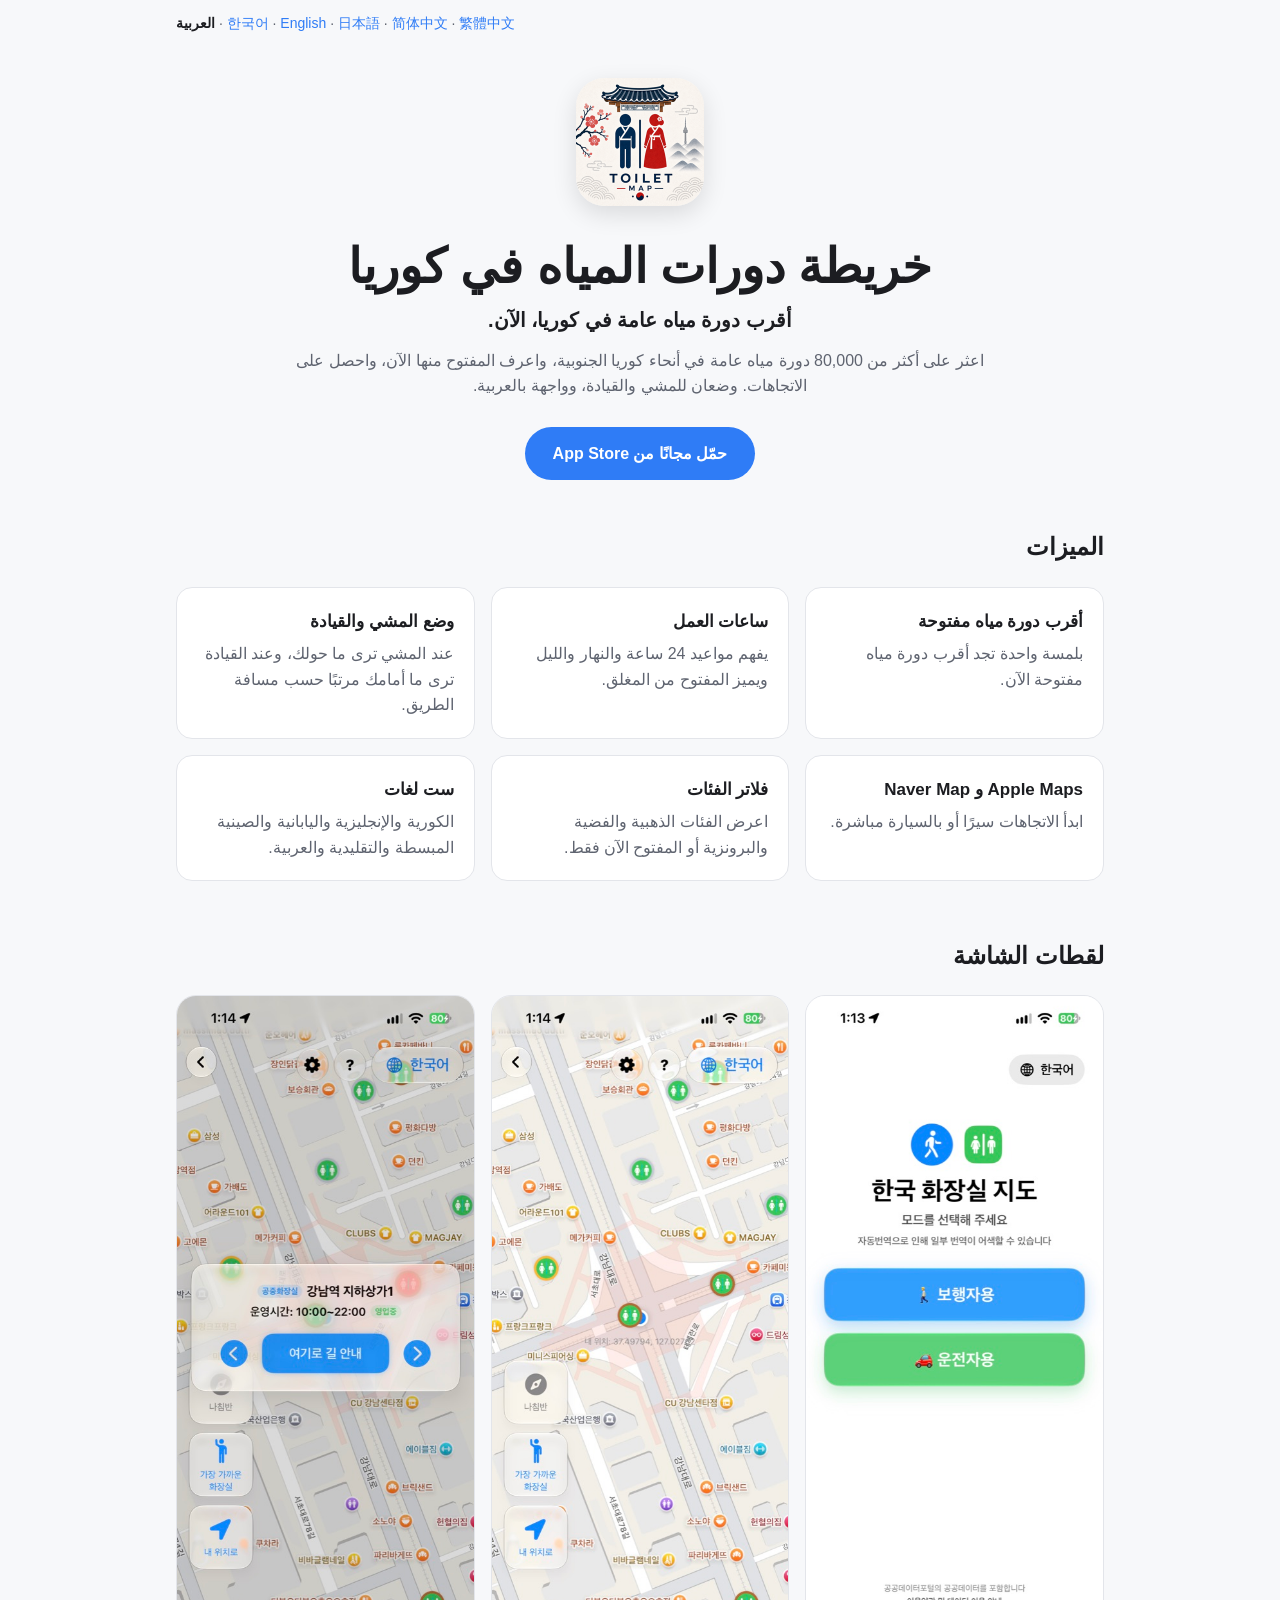
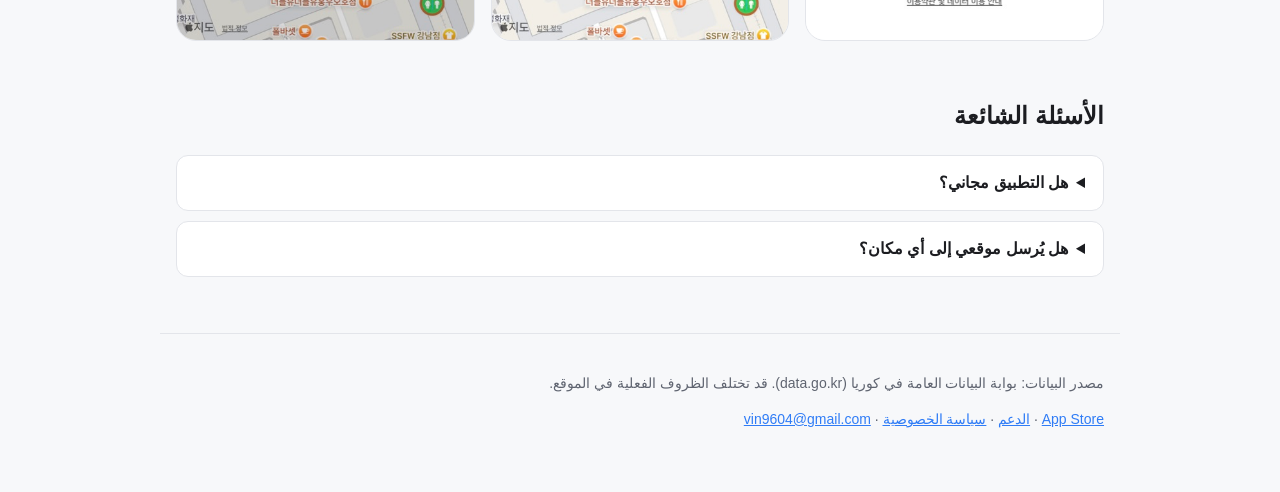
==== ar/index.html @ c18146ed "Add multilingual landing pages for search discovery Make the root a search-oriented landing page in " ====
<!doctype html>
<html lang="ar" dir="rtl">
<head>
  <meta charset="utf-8">
  <meta name="viewport" content="width=device-width, initial-scale=1">
  <title>خريطة دورات المياه في كوريا – ابحث عن أقرب دورة مياه عامة</title>
  <meta name="description" content="تطبيق iPhone للعثور على أقرب دورة مياه عامة في كوريا الجنوبية. أكثر من 80,000 دورة مياه مع ساعات العمل وحالة الفتح الآن والاتجاهات سيرًا أو بالسيارة. يدعم اللغة العربية.">
  <meta name="apple-itunes-app" content="app-id=6810489980">
  <link rel="canonical" href="https://fortranmentis.github.io/Korea-Toilet-Map/ar/">
  <link rel="alternate" hreflang="ko" href="https://fortranmentis.github.io/Korea-Toilet-Map/">
  <link rel="alternate" hreflang="en" href="https://fortranmentis.github.io/Korea-Toilet-Map/en/">
  <link rel="alternate" hreflang="ja" href="https://fortranmentis.github.io/Korea-Toilet-Map/ja/">
  <link rel="alternate" hreflang="zh-Hans" href="https://fortranmentis.github.io/Korea-Toilet-Map/zh-hans/">
  <link rel="alternate" hreflang="zh-Hant" href="https://fortranmentis.github.io/Korea-Toilet-Map/zh-hant/">
  <link rel="alternate" hreflang="ar" href="https://fortranmentis.github.io/Korea-Toilet-Map/ar/">
  <link rel="alternate" hreflang="x-default" href="https://fortranmentis.github.io/Korea-Toilet-Map/en/">
  <meta property="og:type" content="website">
  <meta property="og:title" content="خريطة دورات المياه في كوريا – ابحث عن أقرب دورة مياه عامة">
  <meta property="og:description" content="تطبيق iPhone للعثور على أقرب دورة مياه عامة في كوريا الجنوبية. أكثر من 80,000 دورة مياه مع ساعات العمل وحالة الفتح الآن والاتجاهات سيرًا أو بالسيارة. يدعم اللغة العربية.">
  <meta property="og:url" content="https://fortranmentis.github.io/Korea-Toilet-Map/ar/">
  <meta property="og:image" content="https://fortranmentis.github.io/Korea-Toilet-Map/assets/icon-256.png">
  <meta name="twitter:card" content="summary">
  <link rel="icon" href="../assets/favicon.png">
  <link rel="apple-touch-icon" href="../assets/apple-touch-icon.png">
  <link rel="stylesheet" href="../landing.css">
  <script type="application/ld+json">{"@context": "https://schema.org", "@type": "MobileApplication", "name": "خريطة دورات المياه في كوريا", "alternateName": "helppoopy", "description": "تطبيق iPhone للعثور على أقرب دورة مياه عامة في كوريا الجنوبية. أكثر من 80,000 دورة مياه مع ساعات العمل وحالة الفتح الآن والاتجاهات سيرًا أو بالسيارة. يدعم اللغة العربية.", "operatingSystem": "iOS 26.0+", "applicationCategory": "TravelApplication", "inLanguage": ["ko", "en", "ja", "zh-Hans", "zh-Hant", "ar"], "url": "https://fortranmentis.github.io/Korea-Toilet-Map/ar/", "downloadUrl": "https://apps.apple.com/app/id6810489980", "image": "https://fortranmentis.github.io/Korea-Toilet-Map/assets/icon-256.png", "offers": {"@type": "Offer", "price": "0", "priceCurrency": "KRW"}}</script>
</head>
<body>
  <nav class="langs" aria-label="اللغة"><a href=".././" hreflang="ko" lang="ko">한국어</a> · <a href="../en/" hreflang="en" lang="en">English</a> · <a href="../ja/" hreflang="ja" lang="ja">日本語</a> · <a href="../zh-hans/" hreflang="zh-Hans" lang="zh-Hans">简体中文</a> · <a href="../zh-hant/" hreflang="zh-Hant" lang="zh-Hant">繁體中文</a> · <a href="../ar/" hreflang="ar" lang="ar" aria-current="page">العربية</a></nav>
  <header class="hero">
    <img class="icon" src="../assets/icon-256.png" alt="" width="128" height="128">
    <h1>خريطة دورات المياه في كوريا</h1>
    <p class="tagline">أقرب دورة مياه عامة في كوريا، الآن.</p>
    <p class="lead">اعثر على أكثر من 80,000 دورة مياه عامة في أنحاء كوريا الجنوبية، واعرف المفتوح منها الآن، واحصل على الاتجاهات. وضعان للمشي والقيادة، وواجهة بالعربية.</p>
    <a class="cta" href="https://apps.apple.com/app/id6810489980">حمّل مجانًا من App Store</a>
  </header>
  <main>
    <section>
      <h2>الميزات</h2>
      <ul class="features">
      <li><h3>أقرب دورة مياه مفتوحة</h3><p>بلمسة واحدة تجد أقرب دورة مياه مفتوحة الآن.</p></li>
      <li><h3>ساعات العمل</h3><p>يفهم مواعيد 24 ساعة والنهار والليل ويميز المفتوح من المغلق.</p></li>
      <li><h3>وضع المشي والقيادة</h3><p>عند المشي ترى ما حولك، وعند القيادة ترى ما أمامك مرتبًا حسب مسافة الطريق.</p></li>
      <li><h3>Apple Maps و Naver Map</h3><p>ابدأ الاتجاهات سيرًا أو بالسيارة مباشرة.</p></li>
      <li><h3>فلاتر الفئات</h3><p>اعرض الفئات الذهبية والفضية والبرونزية أو المفتوح الآن فقط.</p></li>
      <li><h3>ست لغات</h3><p>الكورية والإنجليزية واليابانية والصينية المبسطة والتقليدية والعربية.</p></li>
      </ul>
    </section>
    <section>
      <h2>لقطات الشاشة</h2>
      <div class="screens">
      <img src="../assets/screen-7577.jpg" alt="اختيار الوضع" width="461" height="1000" loading="lazy">
      <img src="../assets/screen-7580.jpg" alt="خريطة دورات المياه العامة القريبة في سيول" width="461" height="1000" loading="lazy">
      <img src="../assets/screen-7583.jpg" alt="ساعات العمل والاتجاهات في محطة غانغنام" width="461" height="1000" loading="lazy">
      </div>
    </section>
    <section>
      <h2>الأسئلة الشائعة</h2>
      <details><summary>هل التطبيق مجاني؟</summary><p>نعم، التطبيق مجاني على App Store.</p></details>
      <details><summary>هل يُرسل موقعي إلى أي مكان؟</summary><p>لا. يُستخدم موقعك على جهازك فقط.</p></details>
    </section>
  </main>
  <footer>
    <p>مصدر البيانات: بوابة البيانات العامة في كوريا (data.go.kr). قد تختلف الظروف الفعلية في الموقع.</p>
    <p><a href="https://apps.apple.com/app/id6810489980">App Store</a> · <a href="../support.html">الدعم</a> · <a href="../privacy.html">سياسة الخصوصية</a> · <a href="mailto:vin9604@gmail.com">vin9604@gmail.com</a></p>
  </footer>
</body>
</html>
---- landing.css ----
:root {
  --bg: #f7f8fa;
  --surface: #ffffff;
  --text: #1c1d21;
  --muted: #5f6470;
  --accent: #2f7cf6;
  --accent-text: #ffffff;
  --green: #4cb963;
  --border: #e3e5ea;
}

@media (prefers-color-scheme: dark) {
  :root {
    --bg: #111215;
    --surface: #1b1d22;
    --text: #f1f2f4;
    --muted: #a4a9b4;
    --accent: #5b9bff;
    --accent-text: #0b0c0e;
    --border: #2c2f36;
  }
}

* { box-sizing: border-box; }

body {
  margin: 0;
  background: var(--bg);
  color: var(--text);
  font-family: -apple-system, BlinkMacSystemFont, "Apple SD Gothic Neo", "Hiragino Sans", "PingFang SC", "Noto Sans KR", "Segoe UI", sans-serif;
  line-height: 1.6;
}

a { color: var(--accent); }

.langs {
  max-width: 960px;
  margin: 0 auto;
  padding: 12px 16px;
  font-size: 14px;
  text-align: end;
  color: var(--muted);
}
.langs a { text-decoration: none; }
.langs a[aria-current] { color: var(--text); font-weight: 600; }

.hero {
  max-width: 720px;
  margin: 0 auto;
  padding: 32px 16px 48px;
  text-align: center;
}
.icon { border-radius: 28px; box-shadow: 0 8px 24px rgb(0 0 0 / 0.12); }
h1 { font-size: clamp(32px, 7vw, 48px); line-height: 1.2; margin: 24px 0 8px; }
.tagline { font-size: 20px; font-weight: 600; margin: 0 0 12px; }
.lead { color: var(--muted); margin: 0 0 28px; }
.cta {
  display: inline-block;
  padding: 14px 28px;
  border-radius: 999px;
  background: var(--accent);
  color: var(--accent-text);
  font-weight: 700;
  text-decoration: none;
}

main { max-width: 960px; margin: 0 auto; padding: 0 16px; }
section { margin-bottom: 56px; }
h2 { font-size: 24px; margin: 0 0 20px; }

.features {
  list-style: none;
  padding: 0;
  margin: 0;
  display: grid;
  grid-template-columns: repeat(auto-fit, minmax(260px, 1fr));
  gap: 16px;
}
.features li {
  background: var(--surface);
  border: 1px solid var(--border);
  border-radius: 16px;
  padding: 20px;
}
.features h3 { font-size: 17px; margin: 0 0 6px; }
.features p { margin: 0; color: var(--muted); }

.screens {
  display: grid;
  grid-template-columns: repeat(3, 1fr);
  gap: 16px;
}
.screens img {
  width: 100%;
  height: auto;
  border-radius: 20px;
  border: 1px solid var(--border);
}
@media (max-width: 600px) {
  .screens { grid-template-columns: repeat(3, 70%); overflow-x: auto; scroll-snap-type: x mandatory; }
  .screens img { scroll-snap-align: start; }
}

details {
  background: var(--surface);
  border: 1px solid var(--border);
  border-radius: 12px;
  padding: 14px 18px;
  margin-bottom: 10px;
}
summary { font-weight: 600; cursor: pointer; }
details p { margin: 10px 0 0; color: var(--muted); }

footer {
  max-width: 960px;
  margin: 0 auto;
  padding: 24px 16px 48px;
  border-top: 1px solid var(--border);
  font-size: 14px;
  color: var(--muted);
}
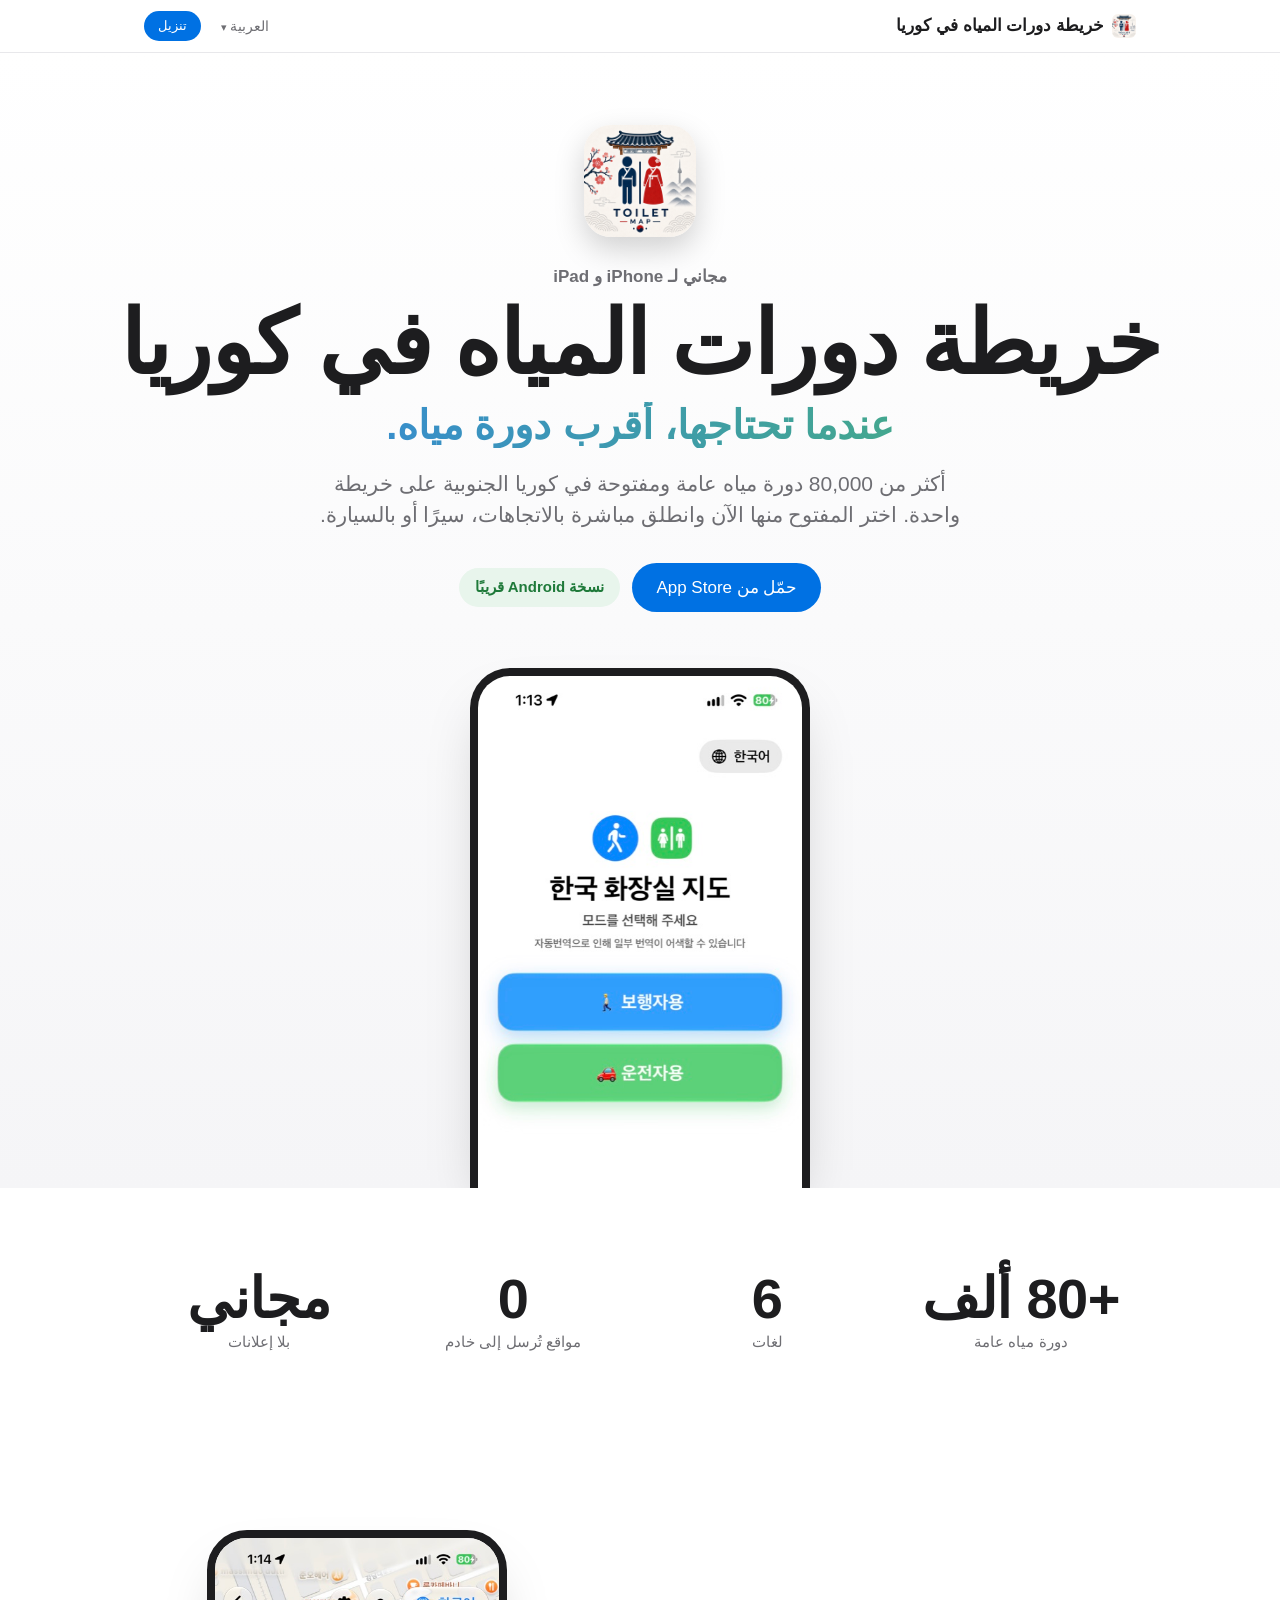
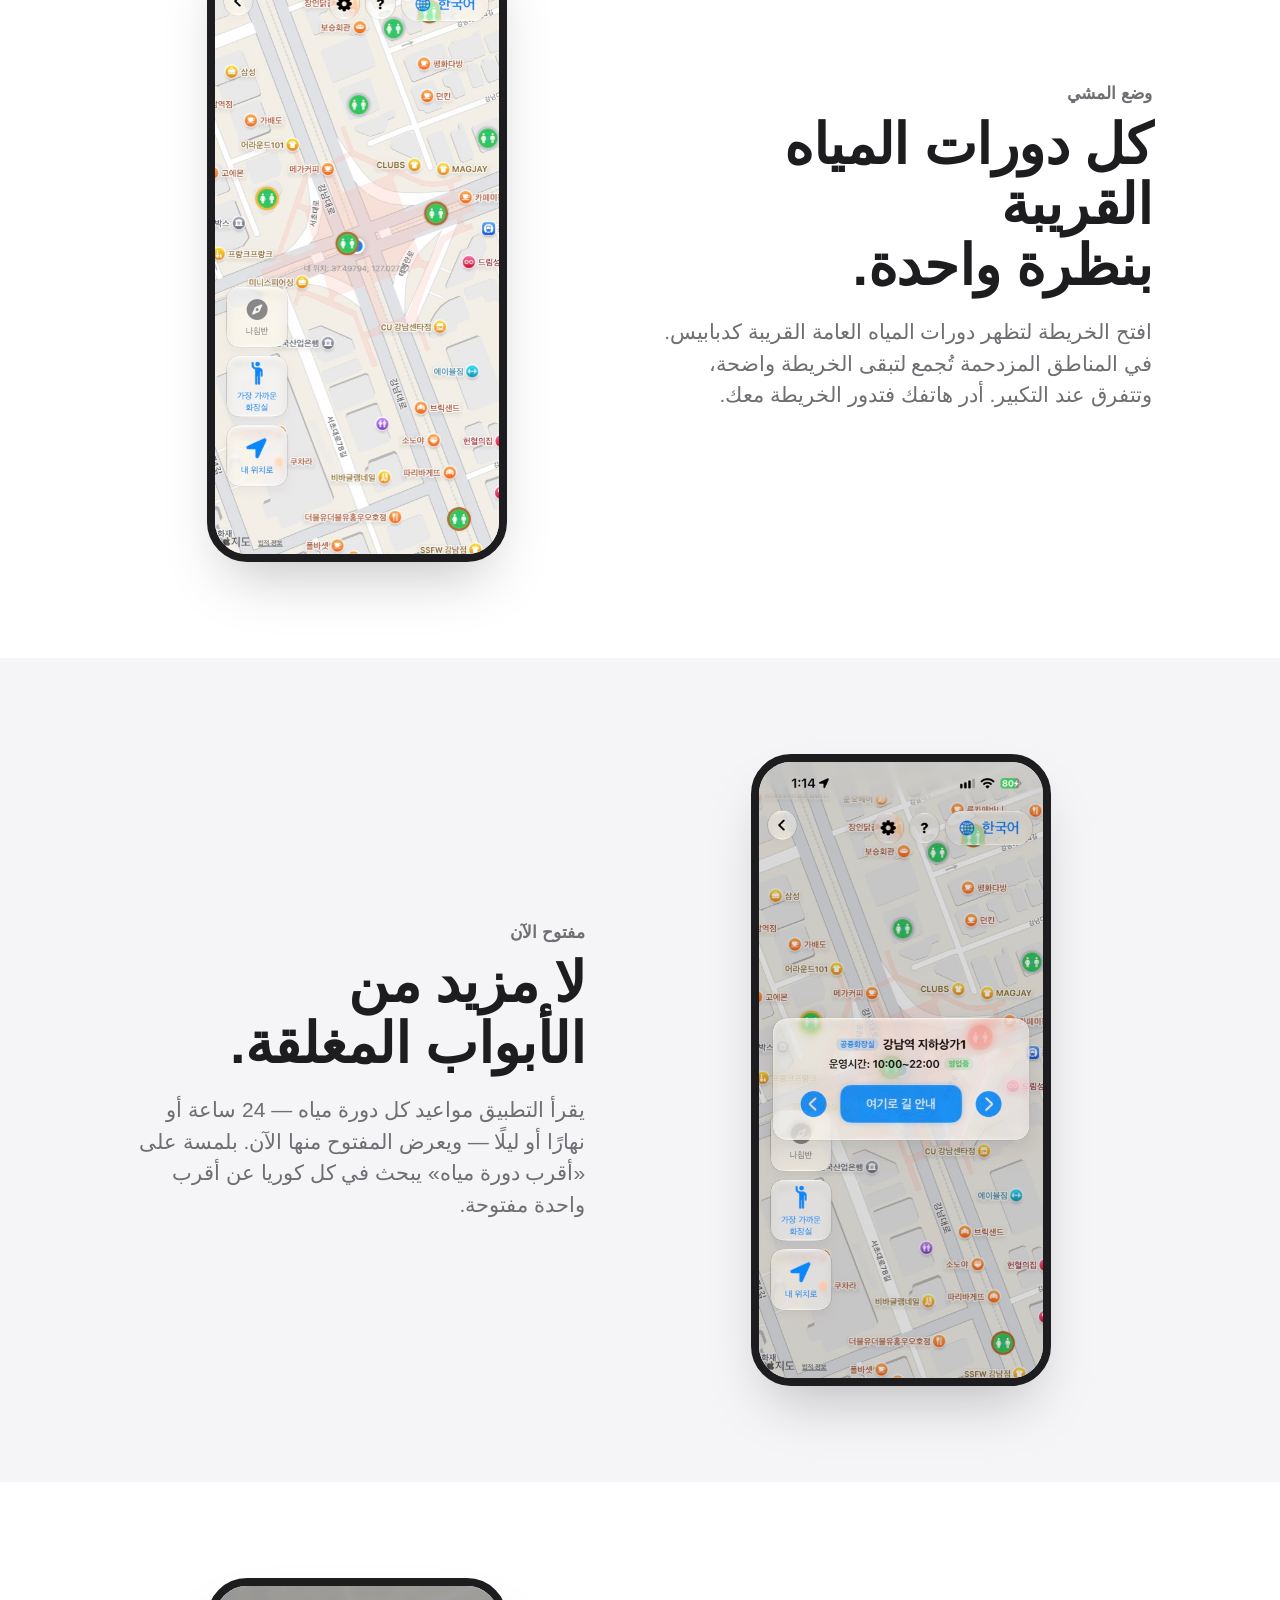
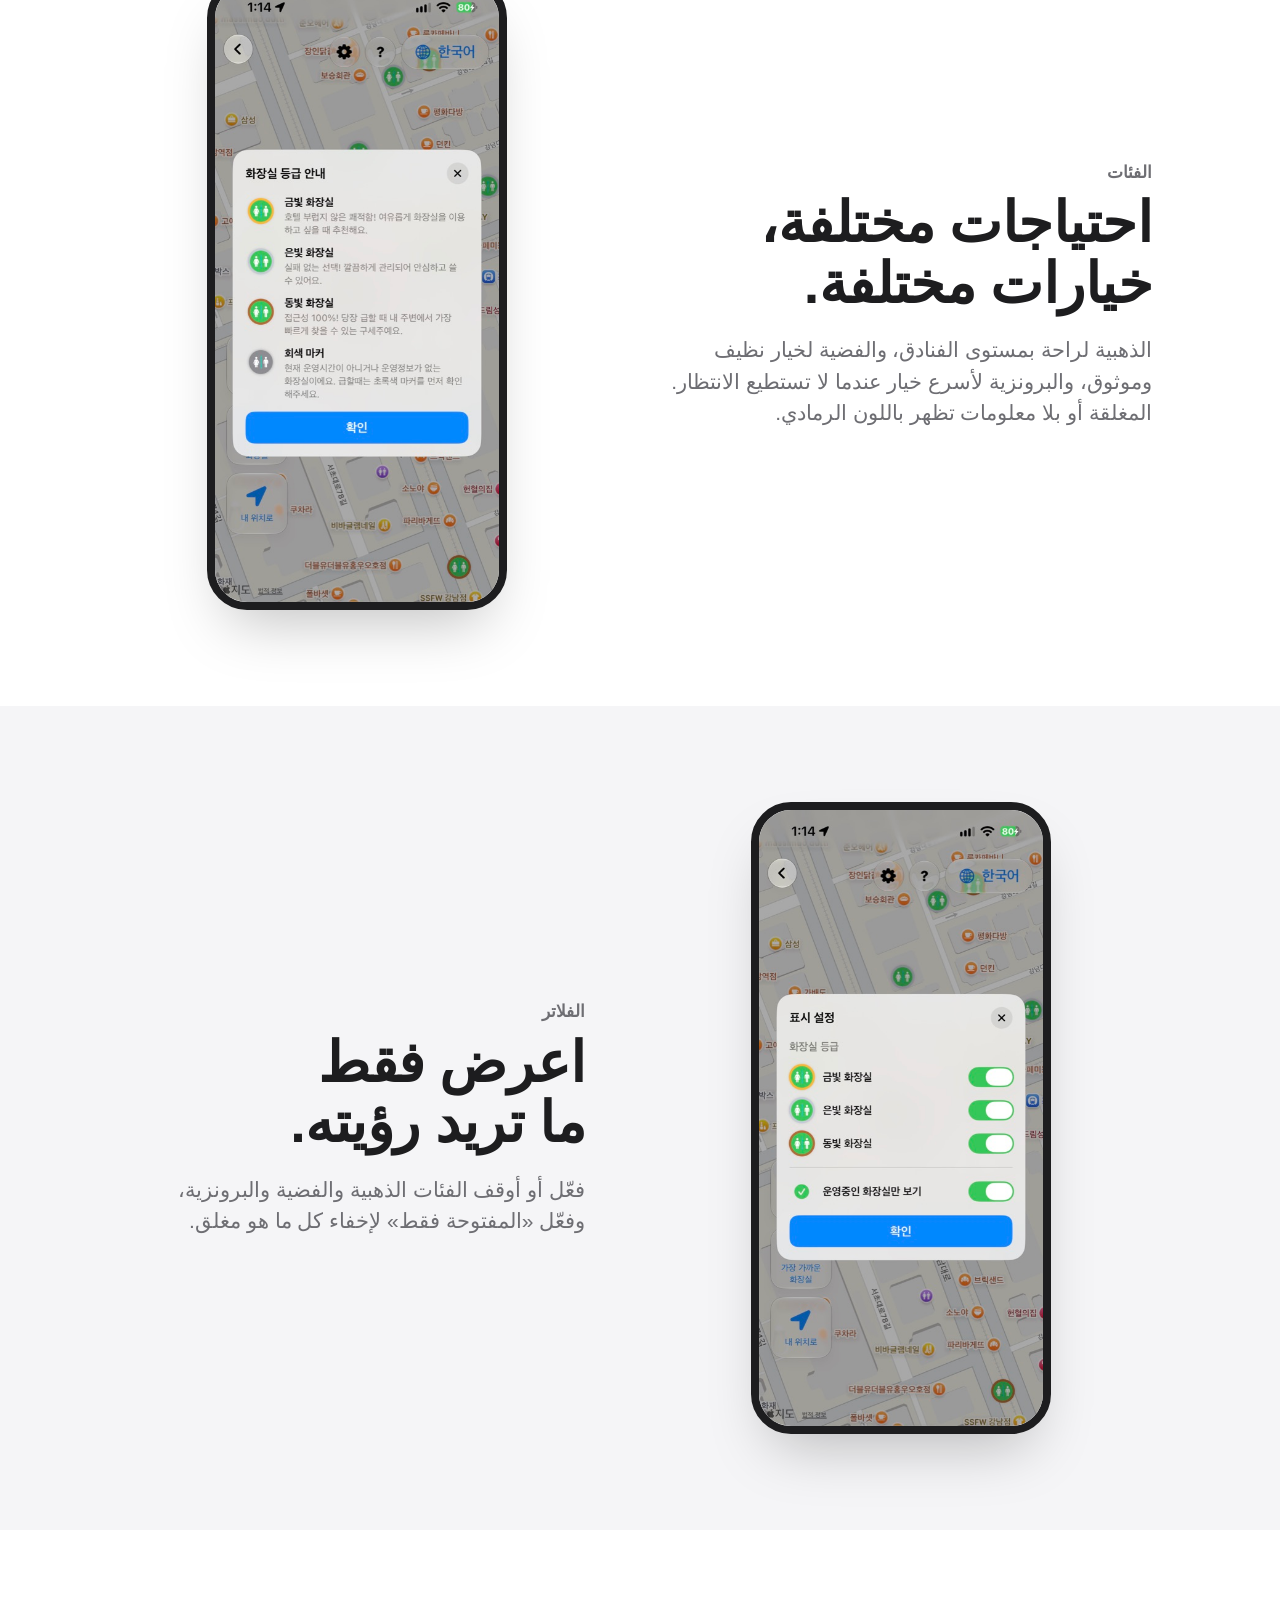
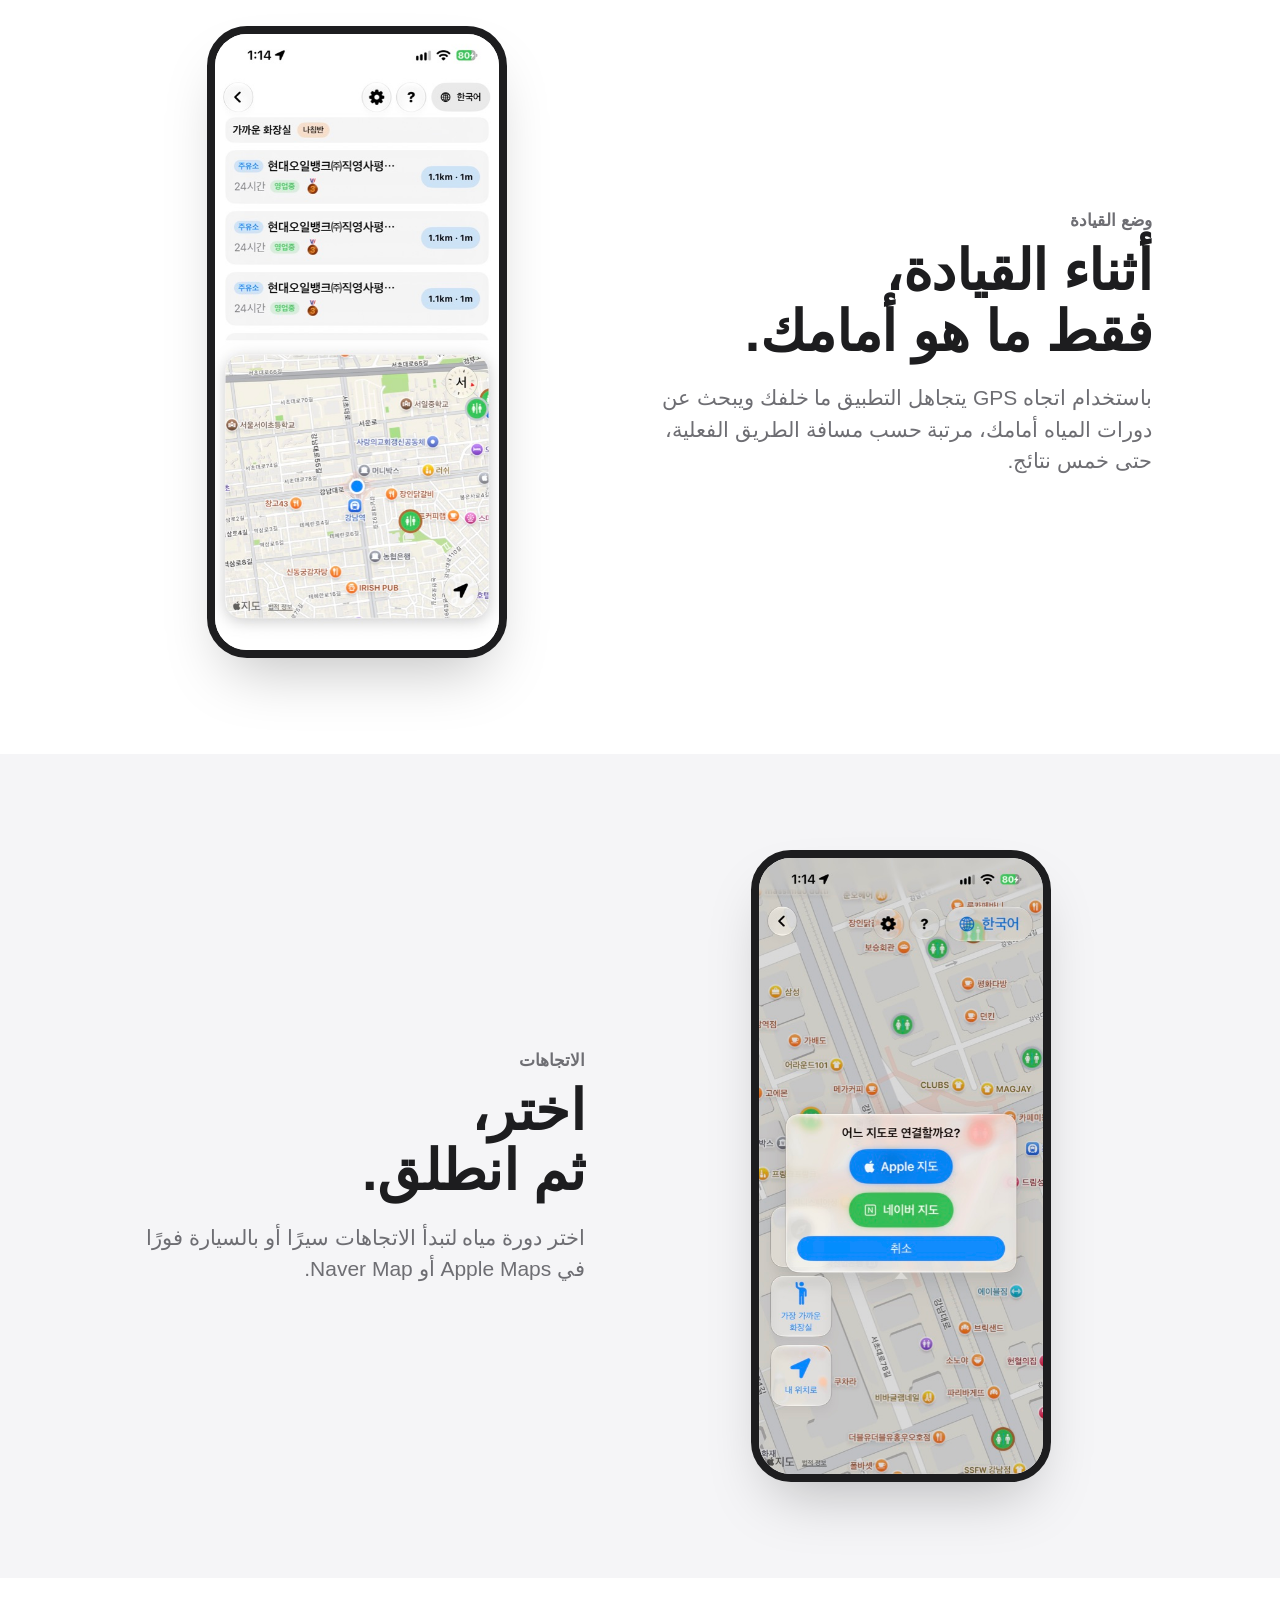
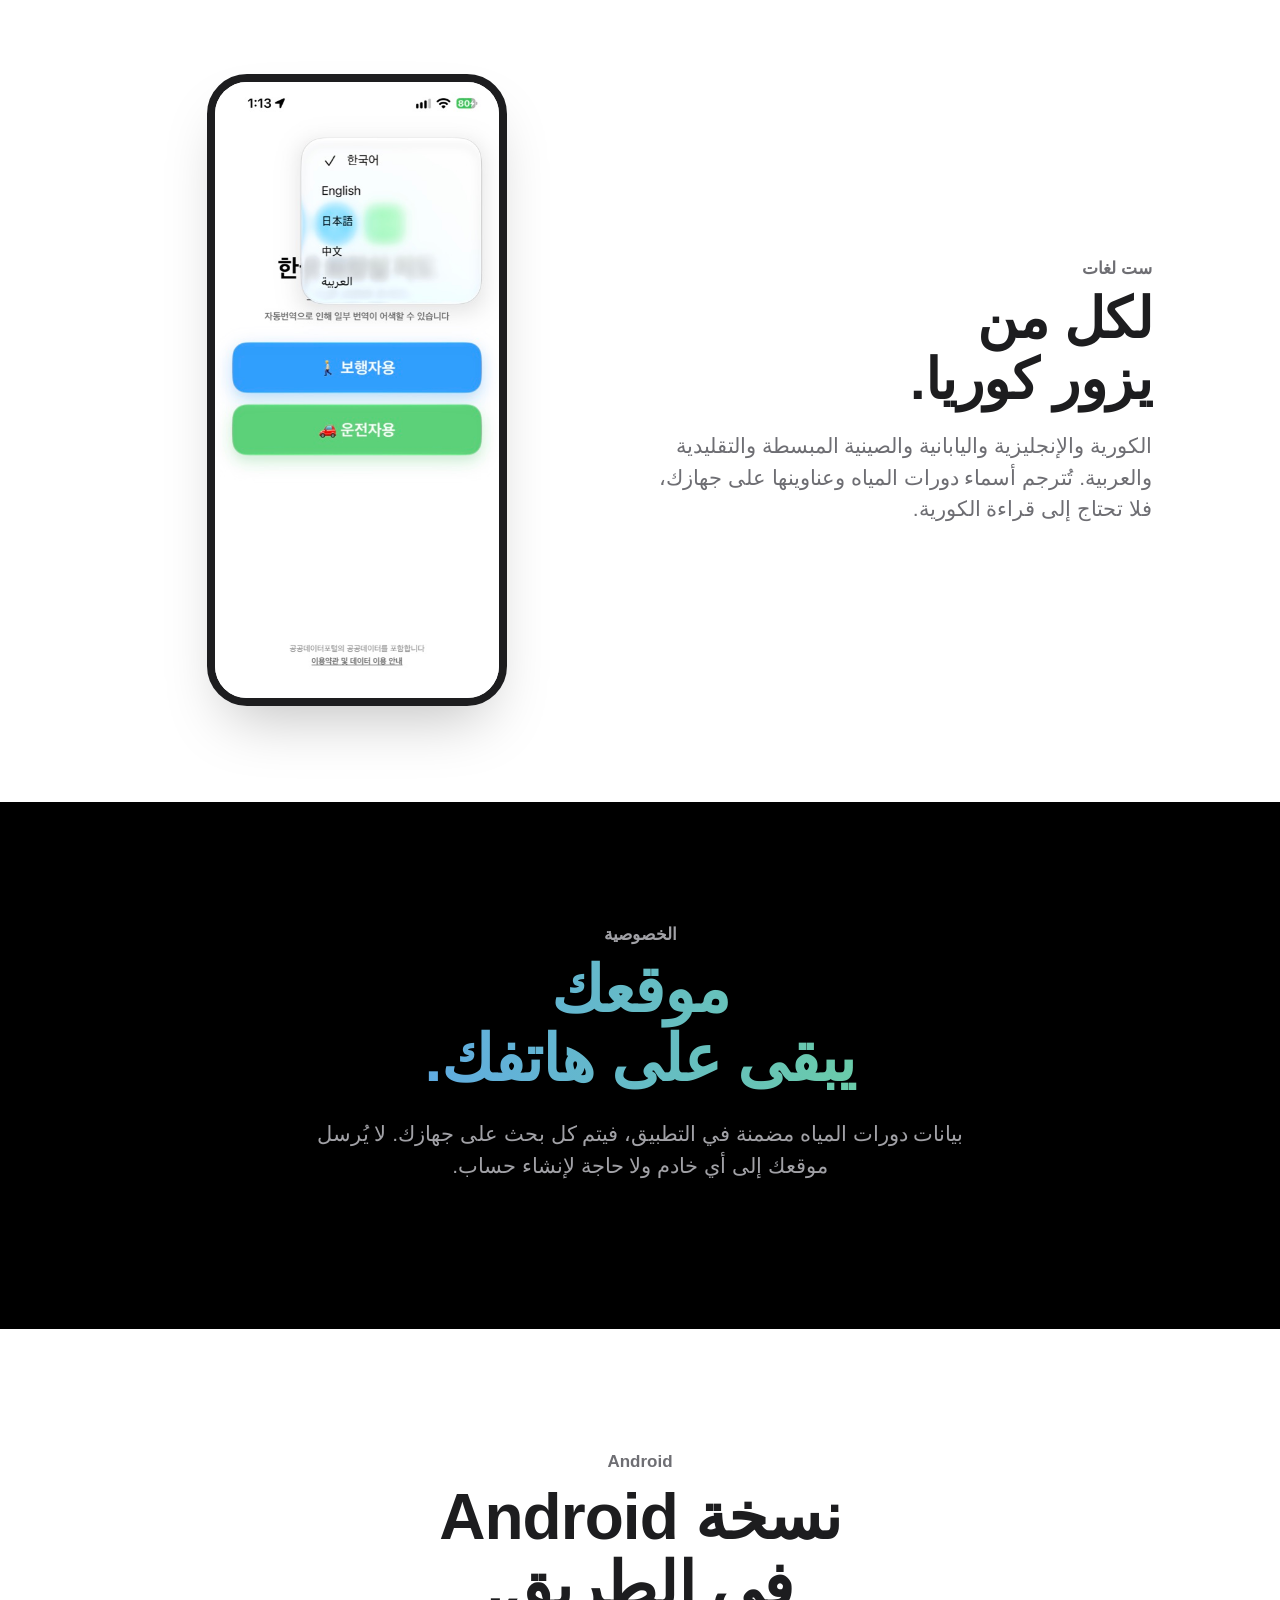
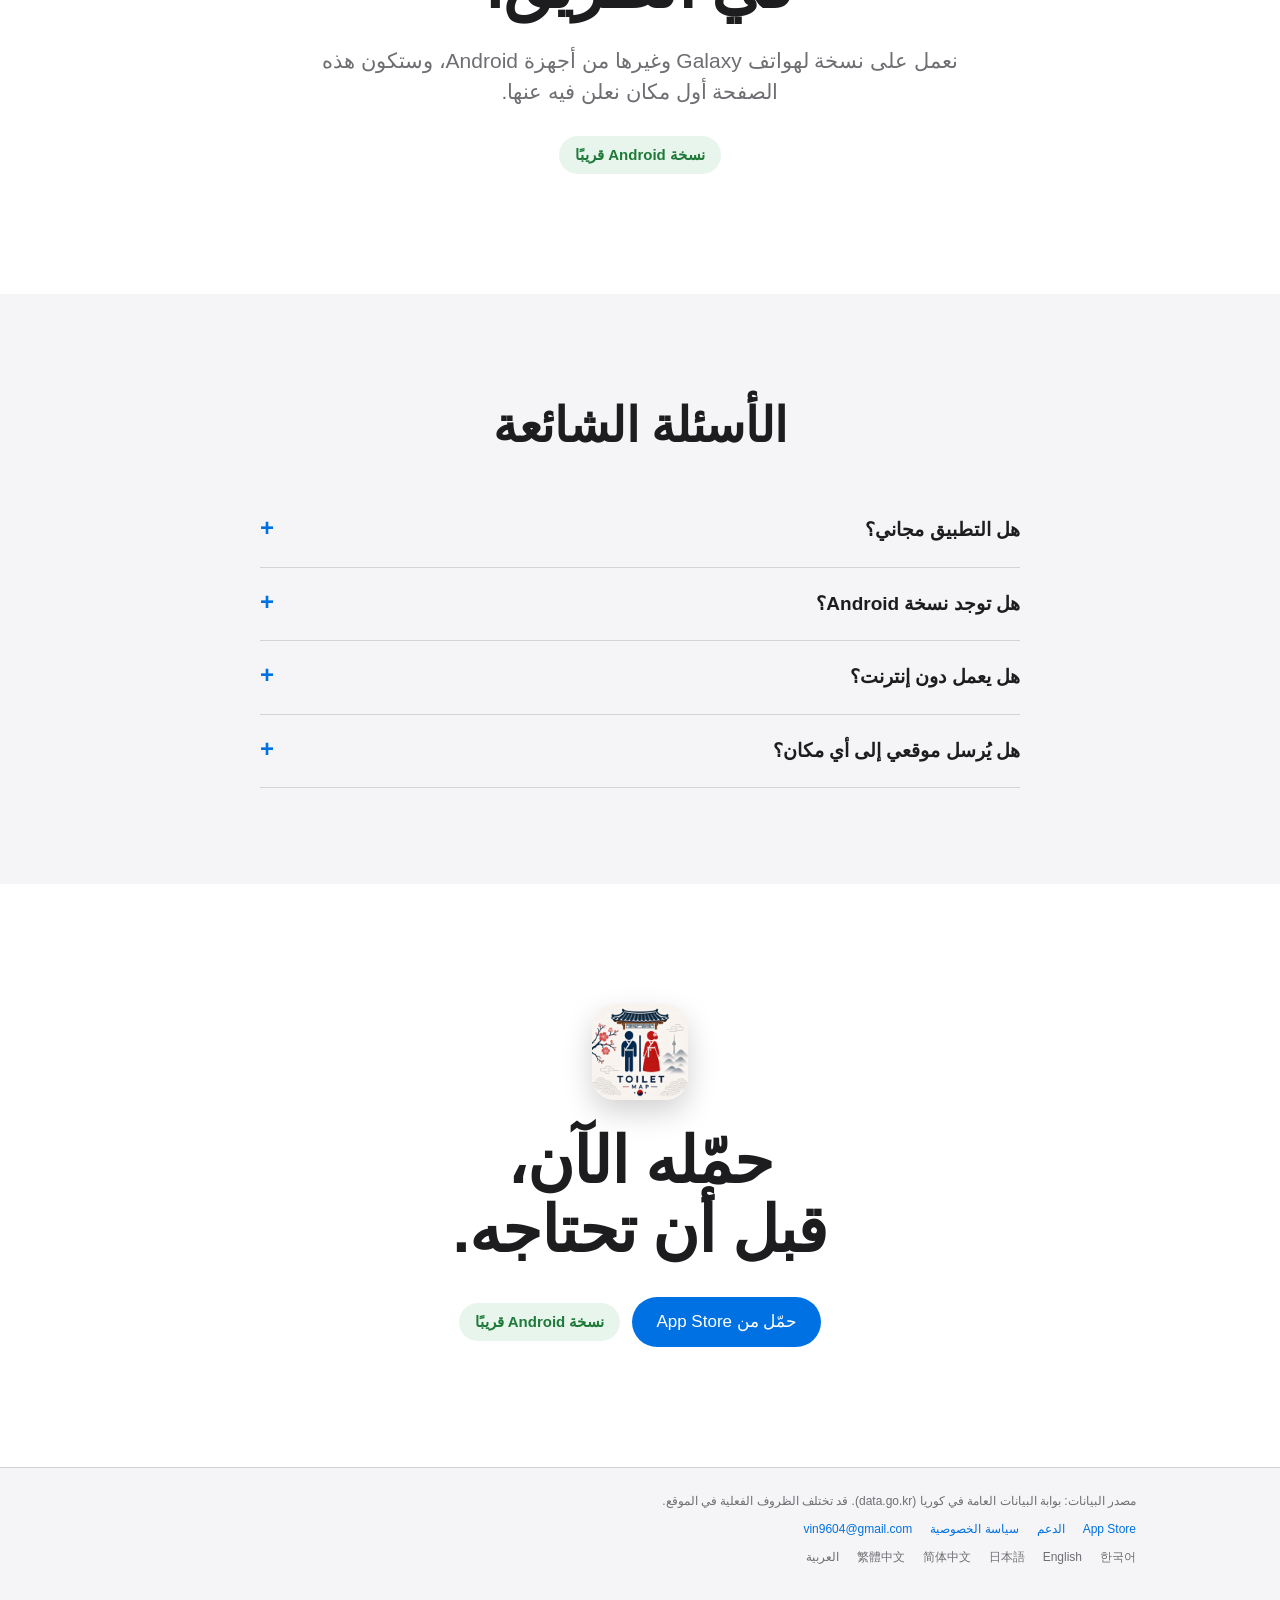
==== commit f63ac7c0: "Redesign landing pages with detailed feature sections Give the landing pages an Apple-style layout: " ====
--- a/ar/index.html
+++ b/ar/index.html
@@ -4,8 +4,9 @@
   <meta charset="utf-8">
   <meta name="viewport" content="width=device-width, initial-scale=1">
   <title>خريطة دورات المياه في كوريا – ابحث عن أقرب دورة مياه عامة</title>
-  <meta name="description" content="تطبيق iPhone للعثور على أقرب دورة مياه عامة في كوريا الجنوبية. أكثر من 80,000 دورة مياه مع ساعات العمل وحالة الفتح الآن والاتجاهات سيرًا أو بالسيارة. يدعم اللغة العربية.">
+  <meta name="description" content="تطبيق iPhone مجاني للعثور على أقرب دورة مياه عامة في كوريا الجنوبية. أكثر من 80,000 دورة مياه مع ساعات العمل وحالة الفتح الآن والاتجاهات عبر Apple Maps أو Naver Map. يدعم العربية. نسخة Android قريبًا.">
   <meta name="apple-itunes-app" content="app-id=6810489980">
+  <meta name="theme-color" content="#ffffff">
   <link rel="canonical" href="https://fortranmentis.github.io/Korea-Toilet-Map/ar/">
   <link rel="alternate" hreflang="ko" href="https://fortranmentis.github.io/Korea-Toilet-Map/">
   <link rel="alternate" hreflang="en" href="https://fortranmentis.github.io/Korea-Toilet-Map/en/">
@@ -16,53 +17,167 @@
   <link rel="alternate" hreflang="x-default" href="https://fortranmentis.github.io/Korea-Toilet-Map/en/">
   <meta property="og:type" content="website">
   <meta property="og:title" content="خريطة دورات المياه في كوريا – ابحث عن أقرب دورة مياه عامة">
-  <meta property="og:description" content="تطبيق iPhone للعثور على أقرب دورة مياه عامة في كوريا الجنوبية. أكثر من 80,000 دورة مياه مع ساعات العمل وحالة الفتح الآن والاتجاهات سيرًا أو بالسيارة. يدعم اللغة العربية.">
+  <meta property="og:description" content="تطبيق iPhone مجاني للعثور على أقرب دورة مياه عامة في كوريا الجنوبية. أكثر من 80,000 دورة مياه مع ساعات العمل وحالة الفتح الآن والاتجاهات عبر Apple Maps أو Naver Map. يدعم العربية. نسخة Android قريبًا.">
   <meta property="og:url" content="https://fortranmentis.github.io/Korea-Toilet-Map/ar/">
   <meta property="og:image" content="https://fortranmentis.github.io/Korea-Toilet-Map/assets/icon-256.png">
   <meta name="twitter:card" content="summary">
   <link rel="icon" href="../assets/favicon.png">
   <link rel="apple-touch-icon" href="../assets/apple-touch-icon.png">
   <link rel="stylesheet" href="../landing.css">
-  <script type="application/ld+json">{"@context": "https://schema.org", "@type": "MobileApplication", "name": "خريطة دورات المياه في كوريا", "alternateName": "helppoopy", "description": "تطبيق iPhone للعثور على أقرب دورة مياه عامة في كوريا الجنوبية. أكثر من 80,000 دورة مياه مع ساعات العمل وحالة الفتح الآن والاتجاهات سيرًا أو بالسيارة. يدعم اللغة العربية.", "operatingSystem": "iOS 26.0+", "applicationCategory": "TravelApplication", "inLanguage": ["ko", "en", "ja", "zh-Hans", "zh-Hant", "ar"], "url": "https://fortranmentis.github.io/Korea-Toilet-Map/ar/", "downloadUrl": "https://apps.apple.com/app/id6810489980", "image": "https://fortranmentis.github.io/Korea-Toilet-Map/assets/icon-256.png", "offers": {"@type": "Offer", "price": "0", "priceCurrency": "KRW"}}</script>
+  <script type="application/ld+json">{"@context": "https://schema.org", "@type": "MobileApplication", "name": "خريطة دورات المياه في كوريا", "alternateName": ["Korea Toilet Map", "helppoopy"], "description": "تطبيق iPhone مجاني للعثور على أقرب دورة مياه عامة في كوريا الجنوبية. أكثر من 80,000 دورة مياه مع ساعات العمل وحالة الفتح الآن والاتجاهات عبر Apple Maps أو Naver Map. يدعم العربية. نسخة Android قريبًا.", "operatingSystem": "iOS 26.0+", "applicationCategory": "TravelApplication", "inLanguage": ["ko", "en", "ja", "zh-Hans", "zh-Hant", "ar"], "url": "https://fortranmentis.github.io/Korea-Toilet-Map/ar/", "downloadUrl": "https://apps.apple.com/app/id6810489980", "image": "https://fortranmentis.github.io/Korea-Toilet-Map/assets/icon-256.png", "screenshot": ["https://fortranmentis.github.io/Korea-Toilet-Map/assets/screen-7577.jpg", "https://fortranmentis.github.io/Korea-Toilet-Map/assets/screen-7580.jpg", "https://fortranmentis.github.io/Korea-Toilet-Map/assets/screen-7583.jpg", "https://fortranmentis.github.io/Korea-Toilet-Map/assets/screen-7582.jpg", "https://fortranmentis.github.io/Korea-Toilet-Map/assets/screen-7581.jpg", "https://fortranmentis.github.io/Korea-Toilet-Map/assets/screen-7585.jpg", "https://fortranmentis.github.io/Korea-Toilet-Map/assets/screen-7584.jpg", "https://fortranmentis.github.io/Korea-Toilet-Map/assets/screen-7578.jpg"], "offers": {"@type": "Offer", "price": "0", "priceCurrency": "KRW"}}</script>
 </head>
 <body>
-  <nav class="langs" aria-label="اللغة"><a href=".././" hreflang="ko" lang="ko">한국어</a> · <a href="../en/" hreflang="en" lang="en">English</a> · <a href="../ja/" hreflang="ja" lang="ja">日本語</a> · <a href="../zh-hans/" hreflang="zh-Hans" lang="zh-Hans">简体中文</a> · <a href="../zh-hant/" hreflang="zh-Hant" lang="zh-Hant">繁體中文</a> · <a href="../ar/" hreflang="ar" lang="ar" aria-current="page">العربية</a></nav>
-  <header class="hero">
-    <img class="icon" src="../assets/icon-256.png" alt="" width="128" height="128">
-    <h1>خريطة دورات المياه في كوريا</h1>
-    <p class="tagline">أقرب دورة مياه عامة في كوريا، الآن.</p>
-    <p class="lead">اعثر على أكثر من 80,000 دورة مياه عامة في أنحاء كوريا الجنوبية، واعرف المفتوح منها الآن، واحصل على الاتجاهات. وضعان للمشي والقيادة، وواجهة بالعربية.</p>
-    <a class="cta" href="https://apps.apple.com/app/id6810489980">حمّل مجانًا من App Store</a>
+  <header class="globalnav">
+    <div class="globalnav-inner">
+      <a class="brand" href="../"><img src="../assets/favicon.png" alt="" width="24" height="24">خريطة دورات المياه في كوريا</a>
+      <div class="globalnav-actions">
+        <details class="langmenu">
+          <summary aria-label="اللغة">العربية</summary>
+          <nav aria-label="اللغة">
+          <a href=".././" hreflang="ko" lang="ko">한국어</a>
+          <a href="../en/" hreflang="en" lang="en">English</a>
+          <a href="../ja/" hreflang="ja" lang="ja">日本語</a>
+          <a href="../zh-hans/" hreflang="zh-Hans" lang="zh-Hans">简体中文</a>
+          <a href="../zh-hant/" hreflang="zh-Hant" lang="zh-Hant">繁體中文</a>
+          <a href="../ar/" hreflang="ar" lang="ar" aria-current="page">العربية</a>
+          </nav>
+        </details>
+        <a class="button small" href="https://apps.apple.com/app/id6810489980">تنزيل</a>
+      </div>
+    </div>
   </header>
+
   <main>
-    <section>
-      <h2>الميزات</h2>
-      <ul class="features">
-      <li><h3>أقرب دورة مياه مفتوحة</h3><p>بلمسة واحدة تجد أقرب دورة مياه مفتوحة الآن.</p></li>
-      <li><h3>ساعات العمل</h3><p>يفهم مواعيد 24 ساعة والنهار والليل ويميز المفتوح من المغلق.</p></li>
-      <li><h3>وضع المشي والقيادة</h3><p>عند المشي ترى ما حولك، وعند القيادة ترى ما أمامك مرتبًا حسب مسافة الطريق.</p></li>
-      <li><h3>Apple Maps و Naver Map</h3><p>ابدأ الاتجاهات سيرًا أو بالسيارة مباشرة.</p></li>
-      <li><h3>فلاتر الفئات</h3><p>اعرض الفئات الذهبية والفضية والبرونزية أو المفتوح الآن فقط.</p></li>
-      <li><h3>ست لغات</h3><p>الكورية والإنجليزية واليابانية والصينية المبسطة والتقليدية والعربية.</p></li>
-      </ul>
+    <section class="hero">
+      <img class="app-icon" src="../assets/icon-256.png" alt="" width="112" height="112">
+      <p class="eyebrow">مجاني لـ iPhone و iPad</p>
+      <h1>خريطة دورات المياه في كوريا</h1>
+      <p class="tagline">عندما تحتاجها، أقرب دورة مياه.</p>
+      <p class="lead">أكثر من 80,000 دورة مياه عامة ومفتوحة في كوريا الجنوبية على خريطة واحدة. اختر المفتوح منها الآن وانطلق مباشرة بالاتجاهات، سيرًا أو بالسيارة.</p>
+      <div class="cta-row">
+        <a class="button" href="https://apps.apple.com/app/id6810489980">حمّل من App Store</a>
+        <span class="badge">نسخة Android قريبًا</span>
+      </div>
+      <img class="phone hero-phone" src="../assets/screen-7577.jpg" alt="شاشة اختيار الوضع في التطبيق" width="461" height="1000">
     </section>
-    <section>
-      <h2>لقطات الشاشة</h2>
-      <div class="screens">
-      <img src="../assets/screen-7577.jpg" alt="اختيار الوضع" width="461" height="1000" loading="lazy">
-      <img src="../assets/screen-7580.jpg" alt="خريطة دورات المياه العامة القريبة في سيول" width="461" height="1000" loading="lazy">
-      <img src="../assets/screen-7583.jpg" alt="ساعات العمل والاتجاهات في محطة غانغنام" width="461" height="1000" loading="lazy">
+
+    <section class="stats">
+      <div class="stat"><strong>+80 ألف</strong><span>دورة مياه عامة</span></div>
+      <div class="stat"><strong>6</strong><span>لغات</span></div>
+      <div class="stat"><strong>0</strong><span>مواقع تُرسل إلى خادم</span></div>
+      <div class="stat"><strong>مجاني</strong><span>بلا إعلانات</span></div>
+    </section>
+
+    <section class="feature">
+      <div class="feature-inner">
+        <div class="feature-copy">
+          <p class="eyebrow">وضع المشي</p>
+          <h2>كل دورات المياه القريبة<br>بنظرة واحدة.</h2>
+          <p>افتح الخريطة لتظهر دورات المياه العامة القريبة كدبابيس. في المناطق المزدحمة تُجمع لتبقى الخريطة واضحة، وتتفرق عند التكبير. أدر هاتفك فتدور الخريطة معك.</p>
+        </div>
+        <img class="phone" src="../assets/screen-7580.jpg" alt="خريطة دورات المياه العامة حول محطة غانغنام في سيول" width="461" height="1000" loading="lazy">
       </div>
     </section>
-    <section>
-      <h2>الأسئلة الشائعة</h2>
-      <details><summary>هل التطبيق مجاني؟</summary><p>نعم، التطبيق مجاني على App Store.</p></details>
-      <details><summary>هل يُرسل موقعي إلى أي مكان؟</summary><p>لا. يُستخدم موقعك على جهازك فقط.</p></details>
+    <section class="feature alt">
+      <div class="feature-inner">
+        <div class="feature-copy">
+          <p class="eyebrow">مفتوح الآن</p>
+          <h2>لا مزيد من<br>الأبواب المغلقة.</h2>
+          <p>يقرأ التطبيق مواعيد كل دورة مياه — 24 ساعة أو نهارًا أو ليلًا — ويعرض المفتوح منها الآن. بلمسة على «أقرب دورة مياه» يبحث في كل كوريا عن أقرب واحدة مفتوحة.</p>
+        </div>
+        <img class="phone" src="../assets/screen-7583.jpg" alt="ساعات العمل وزر الاتجاهات في محطة غانغنام" width="461" height="1000" loading="lazy">
+      </div>
+    </section>
+    <section class="feature">
+      <div class="feature-inner">
+        <div class="feature-copy">
+          <p class="eyebrow">الفئات</p>
+          <h2>احتياجات مختلفة،<br>خيارات مختلفة.</h2>
+          <p>الذهبية لراحة بمستوى الفنادق، والفضية لخيار نظيف وموثوق، والبرونزية لأسرع خيار عندما لا تستطيع الانتظار. المغلقة أو بلا معلومات تظهر باللون الرمادي.</p>
+        </div>
+        <img class="phone" src="../assets/screen-7582.jpg" alt="شرح الفئات الذهبية والفضية والبرونزية" width="461" height="1000" loading="lazy">
+      </div>
+    </section>
+    <section class="feature alt">
+      <div class="feature-inner">
+        <div class="feature-copy">
+          <p class="eyebrow">الفلاتر</p>
+          <h2>اعرض فقط<br>ما تريد رؤيته.</h2>
+          <p>فعّل أو أوقف الفئات الذهبية والفضية والبرونزية، وفعّل «المفتوحة فقط» لإخفاء كل ما هو مغلق.</p>
+        </div>
+        <img class="phone" src="../assets/screen-7581.jpg" alt="إعدادات الفئات والمفتوح الآن" width="461" height="1000" loading="lazy">
+      </div>
+    </section>
+    <section class="feature">
+      <div class="feature-inner">
+        <div class="feature-copy">
+          <p class="eyebrow">وضع القيادة</p>
+          <h2>أثناء القيادة،<br>فقط ما هو أمامك.</h2>
+          <p>باستخدام اتجاه GPS يتجاهل التطبيق ما خلفك ويبحث عن دورات المياه أمامك، مرتبة حسب مسافة الطريق الفعلية، حتى خمس نتائج.</p>
+        </div>
+        <img class="phone" src="../assets/screen-7585.jpg" alt="قائمة دورات المياه أمامك في وضع القيادة" width="461" height="1000" loading="lazy">
+      </div>
+    </section>
+    <section class="feature alt">
+      <div class="feature-inner">
+        <div class="feature-copy">
+          <p class="eyebrow">الاتجاهات</p>
+          <h2>اختر،<br>ثم انطلق.</h2>
+          <p>اختر دورة مياه لتبدأ الاتجاهات سيرًا أو بالسيارة فورًا في Apple Maps أو Naver Map.</p>
+        </div>
+        <img class="phone" src="../assets/screen-7584.jpg" alt="اختيار Apple Maps أو Naver Map" width="461" height="1000" loading="lazy">
+      </div>
+    </section>
+    <section class="feature">
+      <div class="feature-inner">
+        <div class="feature-copy">
+          <p class="eyebrow">ست لغات</p>
+          <h2>لكل من<br>يزور كوريا.</h2>
+          <p>الكورية والإنجليزية واليابانية والصينية المبسطة والتقليدية والعربية. تُترجم أسماء دورات المياه وعناوينها على جهازك، فلا تحتاج إلى قراءة الكورية.</p>
+        </div>
+        <img class="phone" src="../assets/screen-7578.jpg" alt="قائمة اللغات" width="461" height="1000" loading="lazy">
+      </div>
+    </section>
+
+    <section class="statement dark">
+      <p class="eyebrow">الخصوصية</p>
+      <h2>موقعك<br>يبقى على هاتفك.</h2>
+      <p>بيانات دورات المياه مضمنة في التطبيق، فيتم كل بحث على جهازك. لا يُرسل موقعك إلى أي خادم ولا حاجة لإنشاء حساب.</p>
+    </section>
+
+    <section class="statement" id="android">
+      <p class="eyebrow">Android</p>
+      <h2>نسخة Android<br>في الطريق.</h2>
+      <p>نعمل على نسخة لهواتف Galaxy وغيرها من أجهزة Android، وستكون هذه الصفحة أول مكان نعلن فيه عنها.</p>
+      <span class="badge">نسخة Android قريبًا</span>
+    </section>
+
+    <section class="faq">
+      <div class="faq-inner">
+        <h2>الأسئلة الشائعة</h2>
+        <details><summary>هل التطبيق مجاني؟</summary><p>نعم، التطبيق مجاني على App Store وبلا إعلانات.</p></details>
+        <details><summary>هل توجد نسخة Android؟</summary><p>ليس بعد. التطبيق متاح الآن لـ iPhone و iPad، ونسخة Android قريبًا.</p></details>
+        <details><summary>هل يعمل دون إنترنت؟</summary><p>البيانات مضمنة في التطبيق فيتم البحث على جهازك. تحتاج الخريطة والاتجاهات إلى الإنترنت.</p></details>
+        <details><summary>هل يُرسل موقعي إلى أي مكان؟</summary><p>لا. يُستخدم موقعك على جهازك فقط.</p></details>
+      </div>
+    </section>
+
+    <section class="final">
+      <img class="app-icon" src="../assets/icon-256.png" alt="" width="96" height="96">
+      <h2>حمّله الآن،<br>قبل أن تحتاجه.</h2>
+      <div class="cta-row">
+        <a class="button" href="https://apps.apple.com/app/id6810489980">حمّل من App Store</a>
+        <span class="badge">نسخة Android قريبًا</span>
+      </div>
     </section>
   </main>
+
   <footer>
-    <p>مصدر البيانات: بوابة البيانات العامة في كوريا (data.go.kr). قد تختلف الظروف الفعلية في الموقع.</p>
-    <p><a href="https://apps.apple.com/app/id6810489980">App Store</a> · <a href="../support.html">الدعم</a> · <a href="../privacy.html">سياسة الخصوصية</a> · <a href="mailto:vin9604@gmail.com">vin9604@gmail.com</a></p>
+    <div class="footer-inner">
+      <p>مصدر البيانات: بوابة البيانات العامة في كوريا (data.go.kr). قد تختلف الظروف الفعلية في الموقع.</p>
+      <p class="footer-links"><a href="https://apps.apple.com/app/id6810489980">App Store</a><a href="../support.html">الدعم</a><a href="../privacy.html">سياسة الخصوصية</a><a href="mailto:vin9604@gmail.com">vin9604@gmail.com</a></p>
+      <p class="footer-langs"><a href=".././" hreflang="ko" lang="ko">한국어</a> <a href="../en/" hreflang="en" lang="en">English</a> <a href="../ja/" hreflang="ja" lang="ja">日本語</a> <a href="../zh-hans/" hreflang="zh-Hans" lang="zh-Hans">简体中文</a> <a href="../zh-hant/" hreflang="zh-Hant" lang="zh-Hant">繁體中文</a> <a href="../ar/" hreflang="ar" lang="ar">العربية</a></p>
+    </div>
   </footer>
 </body>
 </html>
--- a/landing.css
+++ b/landing.css
@@ -1,121 +1,362 @@
 :root {
-  --bg: #f7f8fa;
-  --surface: #ffffff;
-  --text: #1c1d21;
-  --muted: #5f6470;
-  --accent: #2f7cf6;
-  --accent-text: #ffffff;
-  --green: #4cb963;
-  --border: #e3e5ea;
+  --bg: #ffffff;
+  --bg-alt: #f5f5f7;
+  --text: #1d1d1f;
+  --muted: #6e6e73;
+  --accent: #0071e3;
+  --accent-hover: #0077ed;
+  --on-accent: #ffffff;
+  --border: #d2d2d7;
+  --nav-bg: rgb(255 255 255 / 0.72);
+  --dark-bg: #000000;
+  --dark-text: #f5f5f7;
+  --dark-muted: #a1a1a6;
+  --badge-bg: #e8f5ec;
+  --badge-text: #1f7a3a;
+  --shadow: 0 30px 60px -20px rgb(0 0 0 / 0.25);
 }
 
 @media (prefers-color-scheme: dark) {
   :root {
-    --bg: #111215;
-    --surface: #1b1d22;
-    --text: #f1f2f4;
-    --muted: #a4a9b4;
-    --accent: #5b9bff;
-    --accent-text: #0b0c0e;
-    --border: #2c2f36;
+    --bg: #000000;
+    --bg-alt: #161617;
+    --text: #f5f5f7;
+    --muted: #a1a1a6;
+    --accent: #2997ff;
+    --accent-hover: #47a6ff;
+    --on-accent: #ffffff;
+    --border: #424245;
+    --nav-bg: rgb(22 22 23 / 0.72);
+    --dark-bg: #161617;
+    --badge-bg: #10331c;
+    --badge-text: #6fdc8c;
+    --shadow: 0 30px 60px -20px rgb(0 0 0 / 0.8);
   }
 }
 
 * { box-sizing: border-box; }
+
+html { scroll-behavior: smooth; }
 
 body {
   margin: 0;
   background: var(--bg);
   color: var(--text);
-  font-family: -apple-system, BlinkMacSystemFont, "Apple SD Gothic Neo", "Hiragino Sans", "PingFang SC", "Noto Sans KR", "Segoe UI", sans-serif;
-  line-height: 1.6;
-}
-
-a { color: var(--accent); }
-
-.langs {
-  max-width: 960px;
+  font-family: -apple-system, BlinkMacSystemFont, "SF Pro Display", "Apple SD Gothic Neo", "Hiragino Sans", "PingFang SC", "PingFang TC", "Noto Sans KR", "Segoe UI", sans-serif;
+  line-height: 1.5;
+  -webkit-font-smoothing: antialiased;
+}
+
+a { color: var(--accent); text-decoration: none; }
+a:hover { text-decoration: underline; }
+
+img { max-width: 100%; }
+
+.eyebrow {
+  margin: 0 0 8px;
+  font-size: 17px;
+  font-weight: 600;
+  color: var(--muted);
+}
+
+/* Global nav */
+
+.globalnav {
+  position: sticky;
+  top: 0;
+  z-index: 10;
+  background: var(--nav-bg);
+  backdrop-filter: saturate(180%) blur(20px);
+  -webkit-backdrop-filter: saturate(180%) blur(20px);
+  border-bottom: 1px solid color-mix(in srgb, var(--border) 50%, transparent);
+}
+.globalnav-inner {
+  max-width: 1024px;
+  height: 52px;
   margin: 0 auto;
-  padding: 12px 16px;
+  padding: 0 16px;
+  display: flex;
+  align-items: center;
+  justify-content: space-between;
+  gap: 12px;
+}
+.brand {
+  display: flex;
+  align-items: center;
+  gap: 8px;
+  min-width: 0;
+  color: var(--text);
+  font-size: 17px;
+  font-weight: 600;
+  white-space: nowrap;
+  overflow: hidden;
+  text-overflow: ellipsis;
+}
+.brand:hover { text-decoration: none; }
+.brand img { border-radius: 6px; flex: none; }
+.globalnav-actions { display: flex; align-items: center; gap: 12px; flex: none; }
+
+.langmenu { position: relative; }
+.langmenu summary {
+  list-style: none;
+  cursor: pointer;
   font-size: 14px;
-  text-align: end;
-  color: var(--muted);
-}
-.langs a { text-decoration: none; }
-.langs a[aria-current] { color: var(--text); font-weight: 600; }
-
-.hero {
-  max-width: 720px;
-  margin: 0 auto;
-  padding: 32px 16px 48px;
-  text-align: center;
-}
-.icon { border-radius: 28px; box-shadow: 0 8px 24px rgb(0 0 0 / 0.12); }
-h1 { font-size: clamp(32px, 7vw, 48px); line-height: 1.2; margin: 24px 0 8px; }
-.tagline { font-size: 20px; font-weight: 600; margin: 0 0 12px; }
-.lead { color: var(--muted); margin: 0 0 28px; }
-.cta {
-  display: inline-block;
-  padding: 14px 28px;
-  border-radius: 999px;
-  background: var(--accent);
-  color: var(--accent-text);
-  font-weight: 700;
-  text-decoration: none;
-}
-
-main { max-width: 960px; margin: 0 auto; padding: 0 16px; }
-section { margin-bottom: 56px; }
-h2 { font-size: 24px; margin: 0 0 20px; }
-
-.features {
-  list-style: none;
-  padding: 0;
-  margin: 0;
-  display: grid;
-  grid-template-columns: repeat(auto-fit, minmax(260px, 1fr));
-  gap: 16px;
-}
-.features li {
-  background: var(--surface);
-  border: 1px solid var(--border);
-  border-radius: 16px;
-  padding: 20px;
-}
-.features h3 { font-size: 17px; margin: 0 0 6px; }
-.features p { margin: 0; color: var(--muted); }
-
-.screens {
-  display: grid;
-  grid-template-columns: repeat(3, 1fr);
-  gap: 16px;
-}
-.screens img {
-  width: 100%;
-  height: auto;
-  border-radius: 20px;
-  border: 1px solid var(--border);
-}
-@media (max-width: 600px) {
-  .screens { grid-template-columns: repeat(3, 70%); overflow-x: auto; scroll-snap-type: x mandatory; }
-  .screens img { scroll-snap-align: start; }
-}
-
-details {
-  background: var(--surface);
+  color: var(--muted);
+  padding: 4px 8px;
+  border-radius: 8px;
+}
+.langmenu summary::-webkit-details-marker { display: none; }
+.langmenu summary::after { content: " ▾"; font-size: 11px; }
+.langmenu nav {
+  position: absolute;
+  inset-inline-end: 0;
+  top: calc(100% + 8px);
+  min-width: 160px;
+  padding: 6px;
+  background: var(--bg);
   border: 1px solid var(--border);
   border-radius: 12px;
-  padding: 14px 18px;
-  margin-bottom: 10px;
-}
-summary { font-weight: 600; cursor: pointer; }
-details p { margin: 10px 0 0; color: var(--muted); }
-
-footer {
-  max-width: 960px;
+  box-shadow: 0 10px 30px rgb(0 0 0 / 0.12);
+  display: flex;
+  flex-direction: column;
+}
+.langmenu nav a {
+  padding: 8px 12px;
+  border-radius: 8px;
+  color: var(--text);
+  font-size: 15px;
+}
+.langmenu nav a:hover { background: var(--bg-alt); text-decoration: none; }
+.langmenu nav a[aria-current] { font-weight: 600; color: var(--accent); }
+
+/* Buttons and badges */
+
+.button {
+  display: inline-block;
+  padding: 12px 24px;
+  border-radius: 980px;
+  background: var(--accent);
+  color: var(--on-accent);
+  font-size: 17px;
+  font-weight: 500;
+  white-space: nowrap;
+}
+.button:hover { background: var(--accent-hover); text-decoration: none; }
+.button.small { padding: 5px 14px; font-size: 13px; }
+
+.badge {
+  display: inline-block;
+  padding: 8px 16px;
+  border-radius: 980px;
+  background: var(--badge-bg);
+  color: var(--badge-text);
+  font-size: 15px;
+  font-weight: 600;
+}
+
+.cta-row {
+  display: flex;
+  flex-wrap: wrap;
+  align-items: center;
+  justify-content: center;
+  gap: 12px;
+}
+
+/* Phone screenshots */
+
+.phone {
+  display: block;
+  width: 100%;
+  max-width: 300px;
+  height: auto;
+  border-radius: 40px;
+  border: 8px solid #1d1d1f;
+  background: #1d1d1f;
+  box-shadow: var(--shadow);
+}
+
+/* Hero */
+
+.hero {
+  padding: 72px 16px 0;
+  text-align: center;
+  overflow: hidden;
+  background: linear-gradient(180deg, var(--bg) 0%, var(--bg-alt) 100%);
+}
+.app-icon {
+  border-radius: 24%;
+  box-shadow: 0 12px 30px rgb(0 0 0 / 0.18);
+  margin-bottom: 20px;
+}
+.hero h1 {
+  margin: 0;
+  font-size: clamp(44px, 9vw, 88px);
+  line-height: 1.05;
+  letter-spacing: -0.015em;
+  font-weight: 700;
+}
+.tagline {
+  margin: 12px 0 0;
+  font-size: clamp(24px, 4vw, 40px);
+  line-height: 1.15;
+  font-weight: 600;
+  background: linear-gradient(90deg, #2f7cf6, #4cb963);
+  -webkit-background-clip: text;
+  background-clip: text;
+  color: transparent;
+}
+.lead {
+  max-width: 640px;
+  margin: 20px auto 32px;
+  font-size: clamp(17px, 2.2vw, 21px);
+  color: var(--muted);
+}
+.hero-phone {
+  max-width: 340px;
+  margin: 56px auto 0;
+  border-bottom: 0;
+  border-radius: 40px 40px 0 0;
+  max-height: 520px;
+  object-fit: cover;
+  object-position: top;
+}
+
+/* Stats */
+
+.stats {
+  position: relative;
+  max-width: 1024px;
   margin: 0 auto;
-  padding: 24px 16px 48px;
-  border-top: 1px solid var(--border);
-  font-size: 14px;
-  color: var(--muted);
-}
+  padding: 80px 16px;
+  display: grid;
+  grid-template-columns: repeat(4, 1fr);
+  gap: 24px;
+  text-align: center;
+}
+.stat strong {
+  display: block;
+  font-size: clamp(36px, 5vw, 56px);
+  line-height: 1.1;
+  font-weight: 700;
+  letter-spacing: -0.01em;
+}
+.stat span { color: var(--muted); font-size: 15px; }
+
+/* Feature sections */
+
+.feature { padding: 96px 16px; }
+.feature.alt { background: var(--bg-alt); }
+.feature-inner {
+  max-width: 1024px;
+  margin: 0 auto;
+  display: grid;
+  grid-template-columns: 1.1fr 1fr;
+  align-items: center;
+  gap: 64px;
+}
+.feature.alt .feature-copy { order: 2; }
+.feature-inner .phone { justify-self: center; }
+.feature h2 {
+  margin: 0 0 20px;
+  font-size: clamp(32px, 5vw, 56px);
+  line-height: 1.08;
+  letter-spacing: -0.01em;
+  font-weight: 700;
+}
+.feature-copy > p:last-child {
+  margin: 0;
+  font-size: clamp(17px, 2vw, 21px);
+  color: var(--muted);
+}
+
+/* Statements (privacy, Android) */
+
+.statement {
+  padding: 120px 16px;
+  text-align: center;
+}
+.statement h2 {
+  margin: 0 auto 24px;
+  max-width: 880px;
+  font-size: clamp(36px, 6vw, 64px);
+  line-height: 1.08;
+  letter-spacing: -0.015em;
+  font-weight: 700;
+}
+.statement > p:not(.eyebrow) {
+  max-width: 680px;
+  margin: 0 auto 28px;
+  font-size: clamp(17px, 2vw, 21px);
+  color: var(--muted);
+}
+.statement.dark { background: var(--dark-bg); color: var(--dark-text); }
+.statement.dark .eyebrow,
+.statement.dark > p:not(.eyebrow) { color: var(--dark-muted); }
+.statement.dark h2 {
+  background: linear-gradient(90deg, #5b9bff, #6fdc8c);
+  -webkit-background-clip: text;
+  background-clip: text;
+  color: transparent;
+}
+
+/* FAQ */
+
+.faq { padding: 96px 16px; background: var(--bg-alt); }
+.faq-inner { max-width: 760px; margin: 0 auto; }
+.faq h2 {
+  margin: 0 0 32px;
+  font-size: clamp(32px, 5vw, 48px);
+  letter-spacing: -0.01em;
+  text-align: center;
+}
+.faq details { border-bottom: 1px solid var(--border); }
+.faq summary {
+  list-style: none;
+  cursor: pointer;
+  padding: 22px 0;
+  font-size: 19px;
+  font-weight: 600;
+  display: flex;
+  justify-content: space-between;
+  gap: 16px;
+}
+.faq summary::-webkit-details-marker { display: none; }
+.faq summary::after { content: "+"; color: var(--accent); font-size: 24px; line-height: 1; flex: none; }
+.faq details[open] summary::after { content: "−"; }
+.faq details p { margin: 0 0 22px; color: var(--muted); font-size: 17px; }
+
+/* Final call to action */
+
+.final { padding: 120px 16px; text-align: center; }
+.final h2 {
+  margin: 0 0 32px;
+  font-size: clamp(36px, 6vw, 64px);
+  line-height: 1.08;
+  letter-spacing: -0.015em;
+}
+
+/* Footer */
+
+footer { background: var(--bg-alt); border-top: 1px solid var(--border); }
+.footer-inner {
+  max-width: 1024px;
+  margin: 0 auto;
+  padding: 24px 16px 40px;
+  font-size: 12px;
+  color: var(--muted);
+}
+.footer-inner p { margin: 0 0 10px; }
+.footer-links, .footer-langs { display: flex; flex-wrap: wrap; gap: 6px 18px; }
+.footer-langs a { color: var(--muted); }
+
+/* Narrow screens */
+
+@media (max-width: 760px) {
+  .stats { grid-template-columns: repeat(2, 1fr); padding: 64px 16px; row-gap: 36px; }
+  .feature { padding: 72px 16px; }
+  .feature-inner { grid-template-columns: 1fr; gap: 40px; text-align: center; }
+  .feature.alt .feature-copy { order: 0; }
+  .phone { max-width: 260px; border-radius: 34px; border-width: 6px; }
+  .hero-phone { max-width: 280px; max-height: 420px; border-radius: 34px 34px 0 0; }
+  .statement, .final { padding: 88px 16px; }
+}
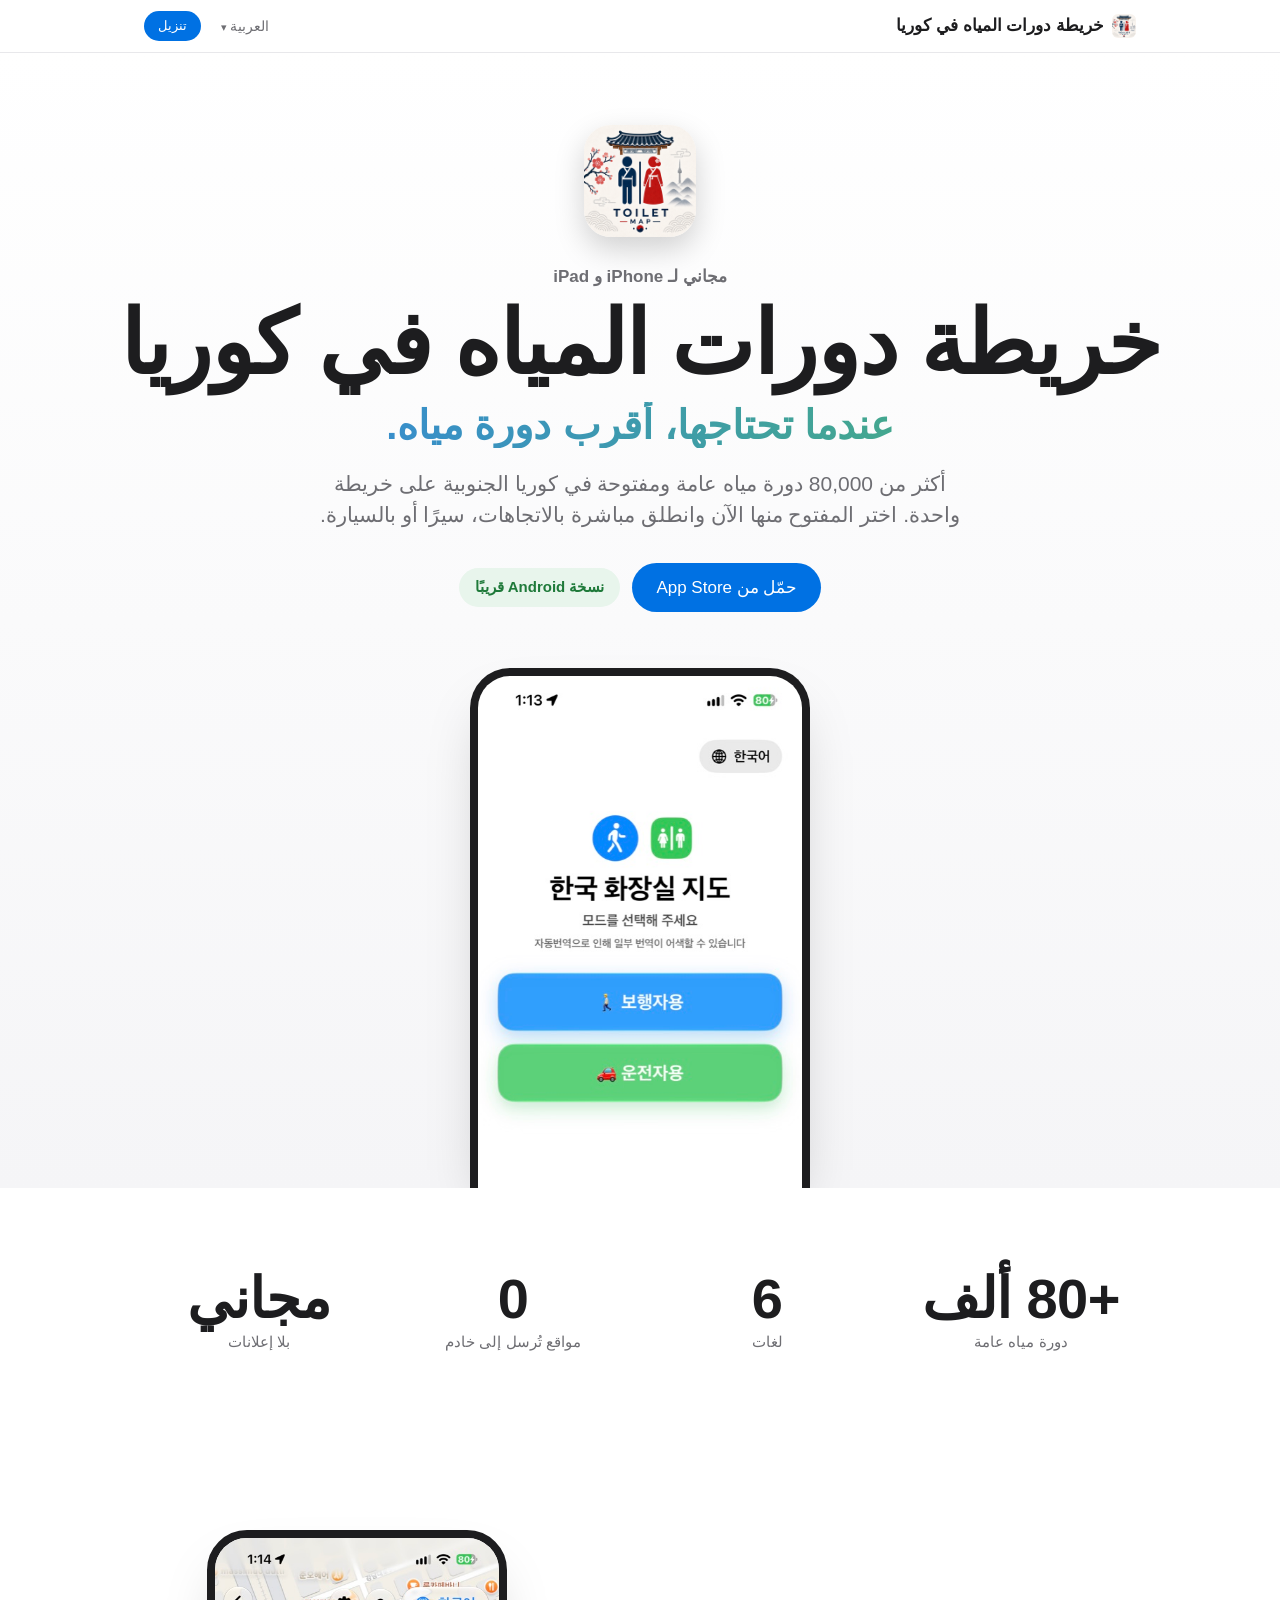
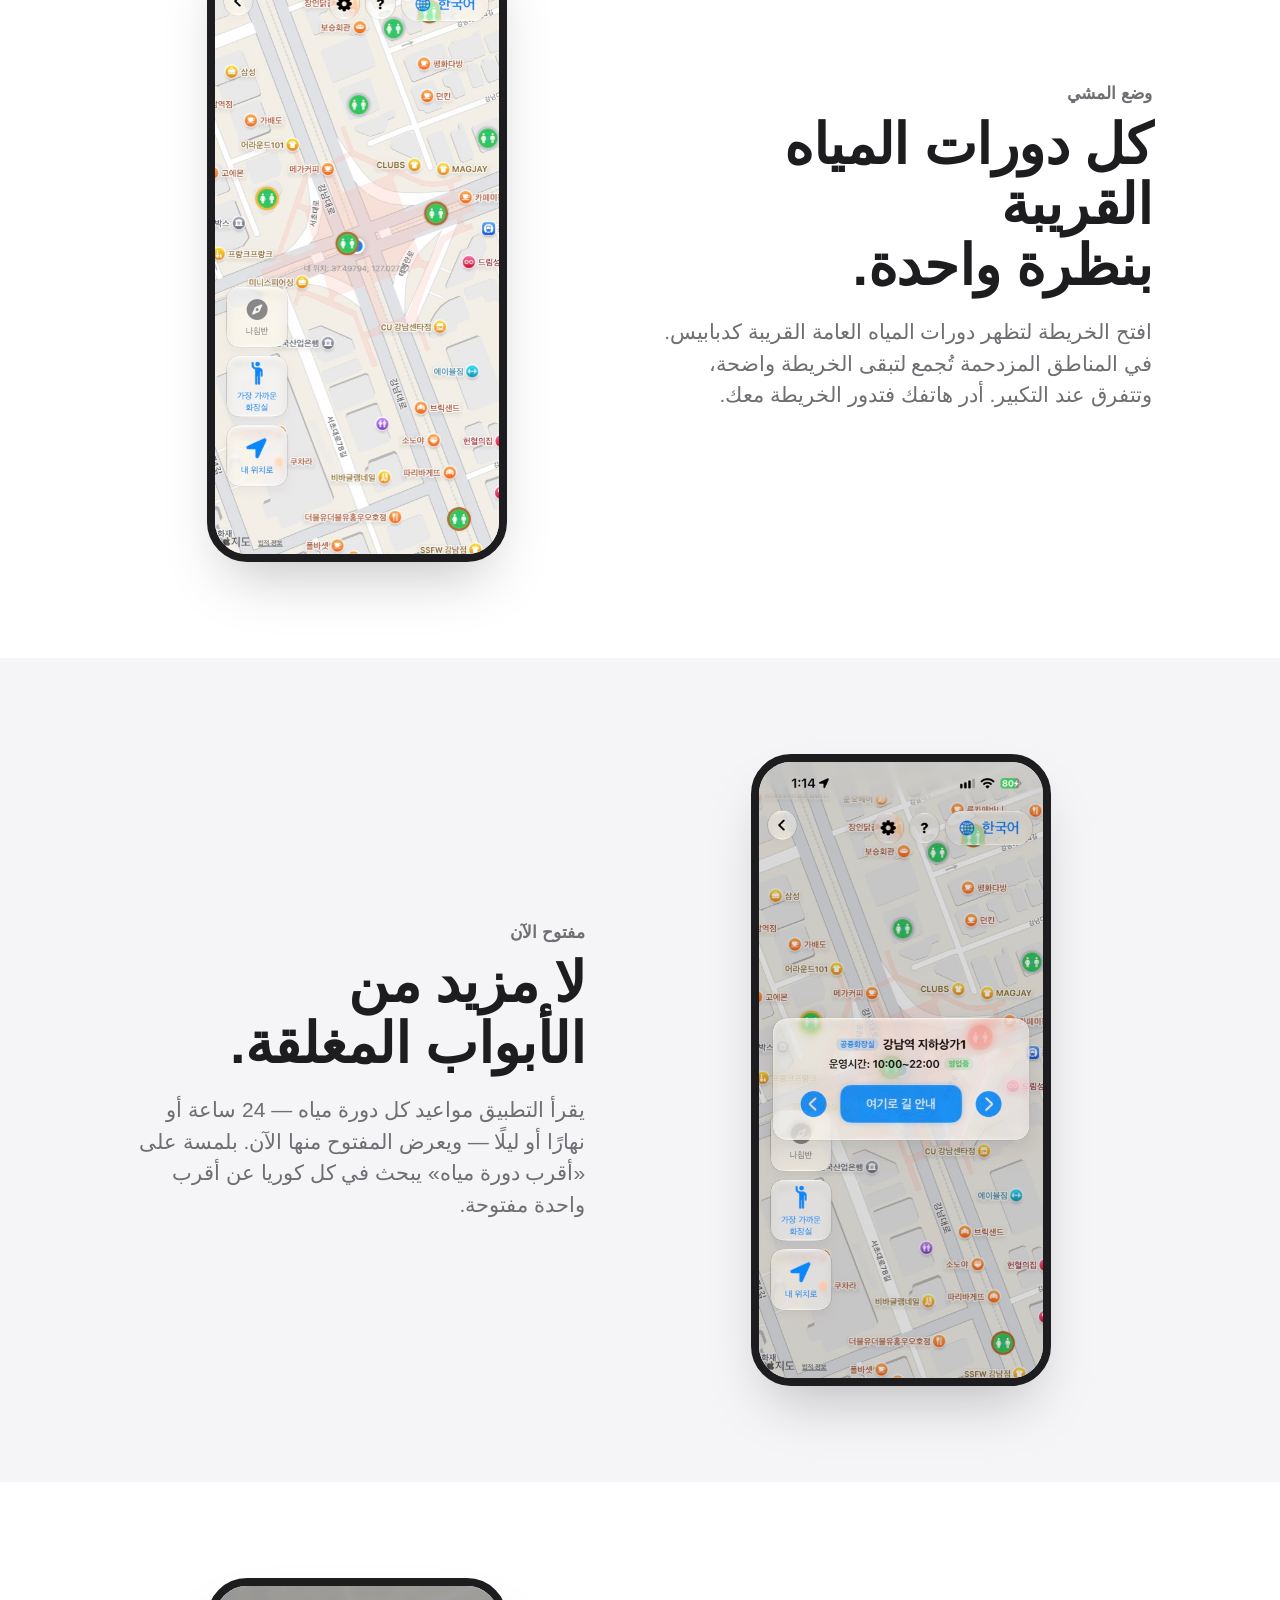
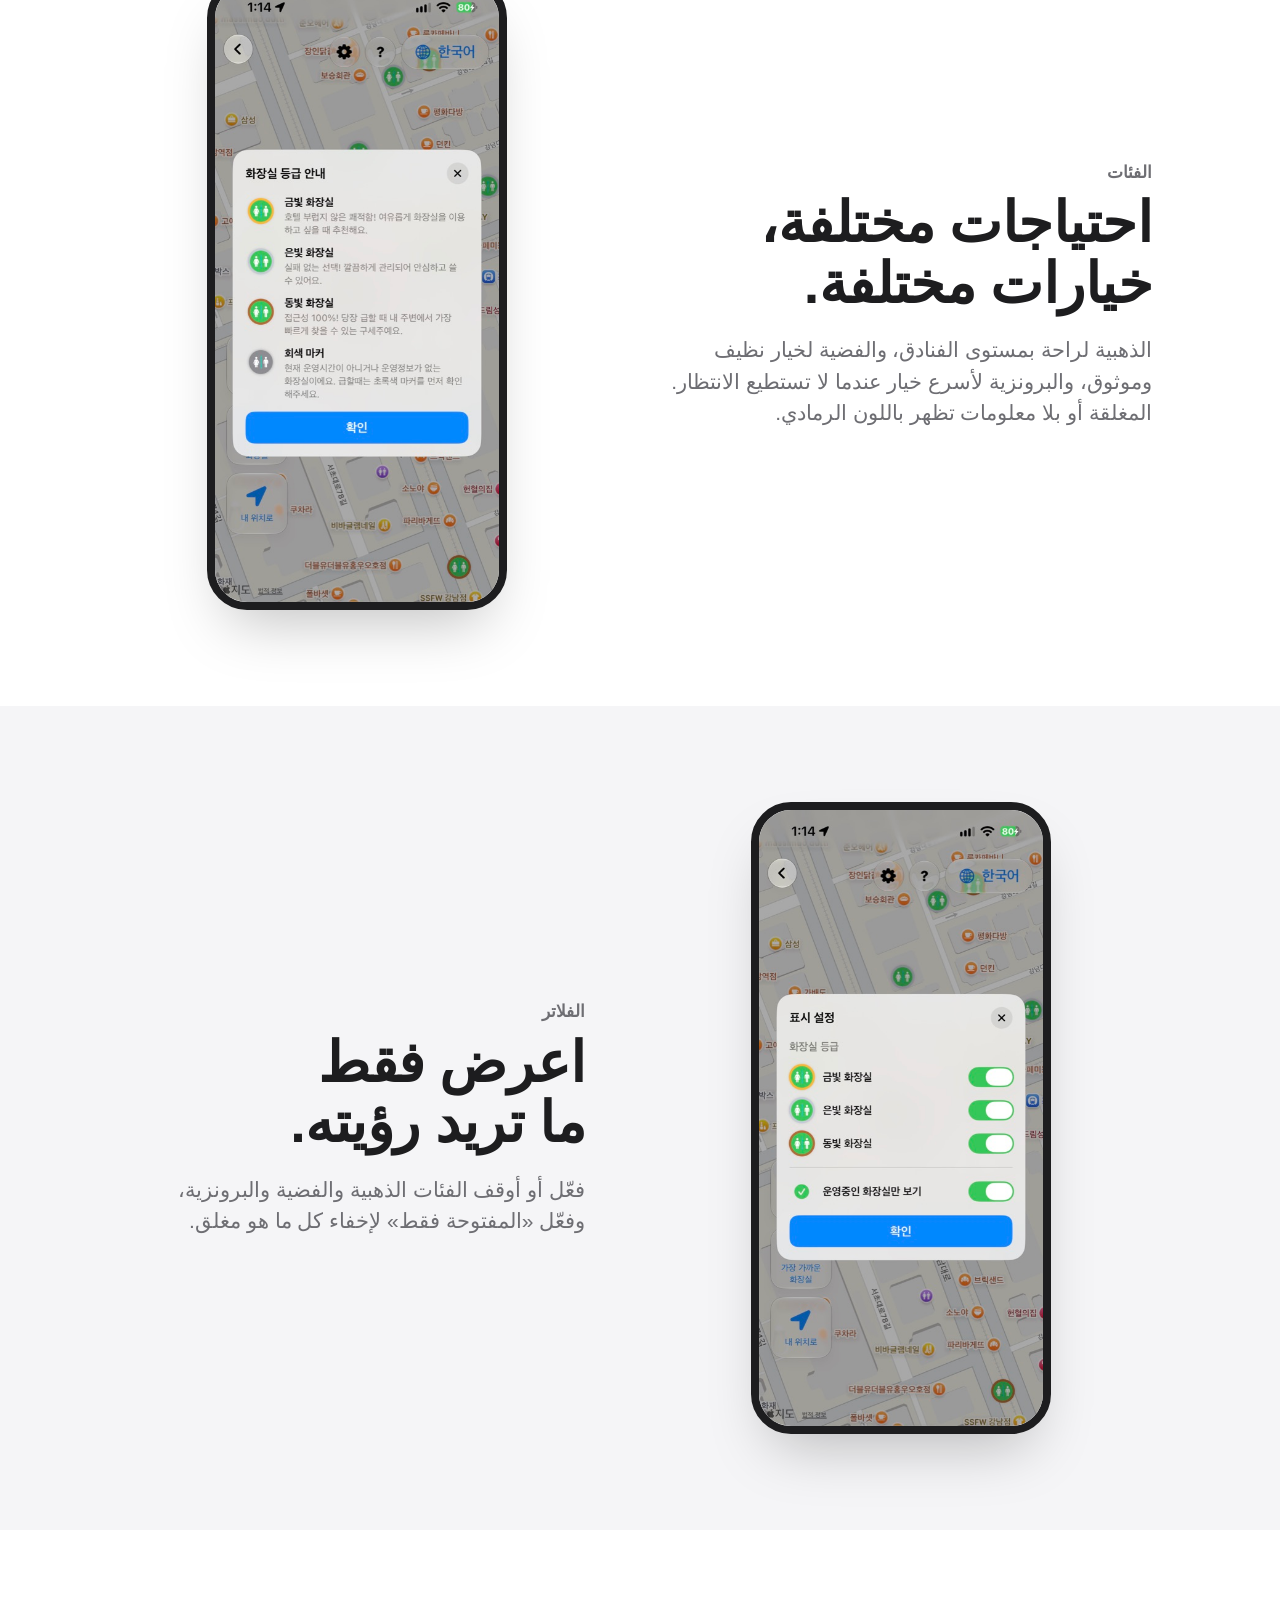
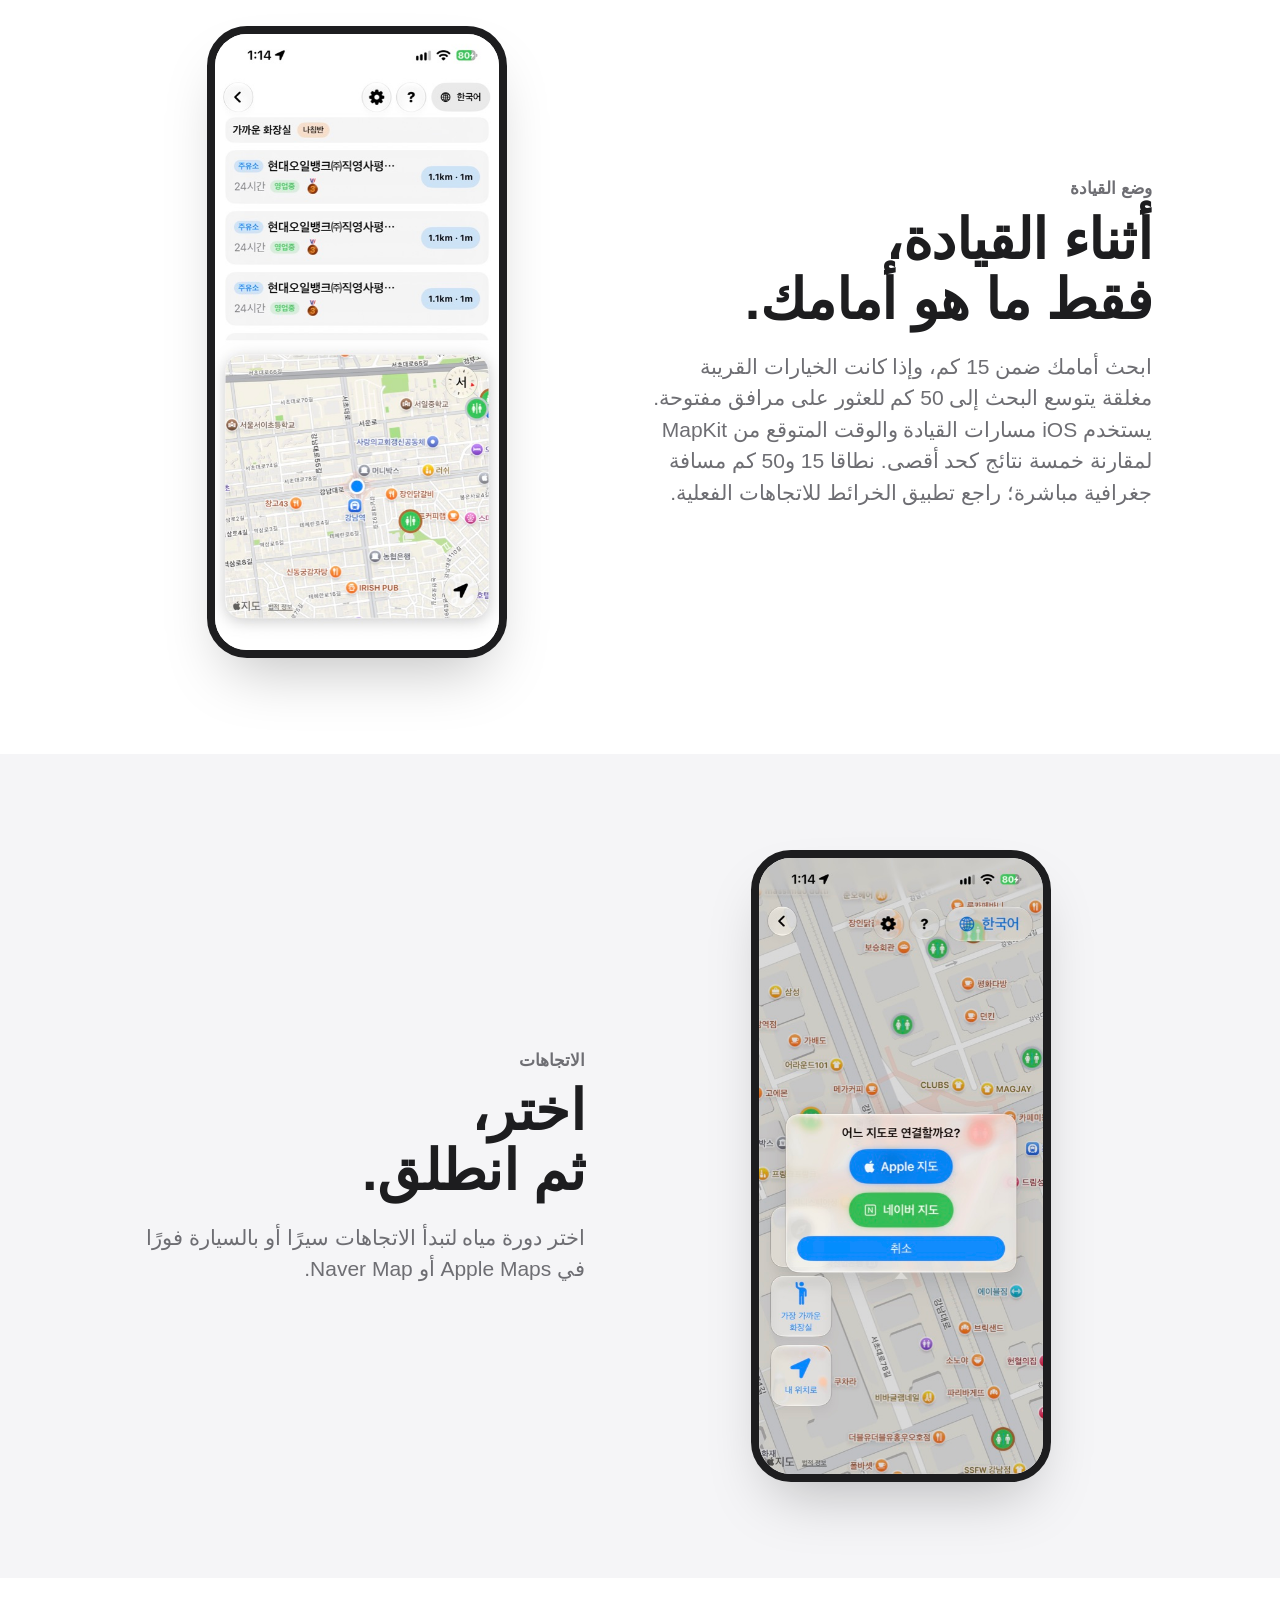
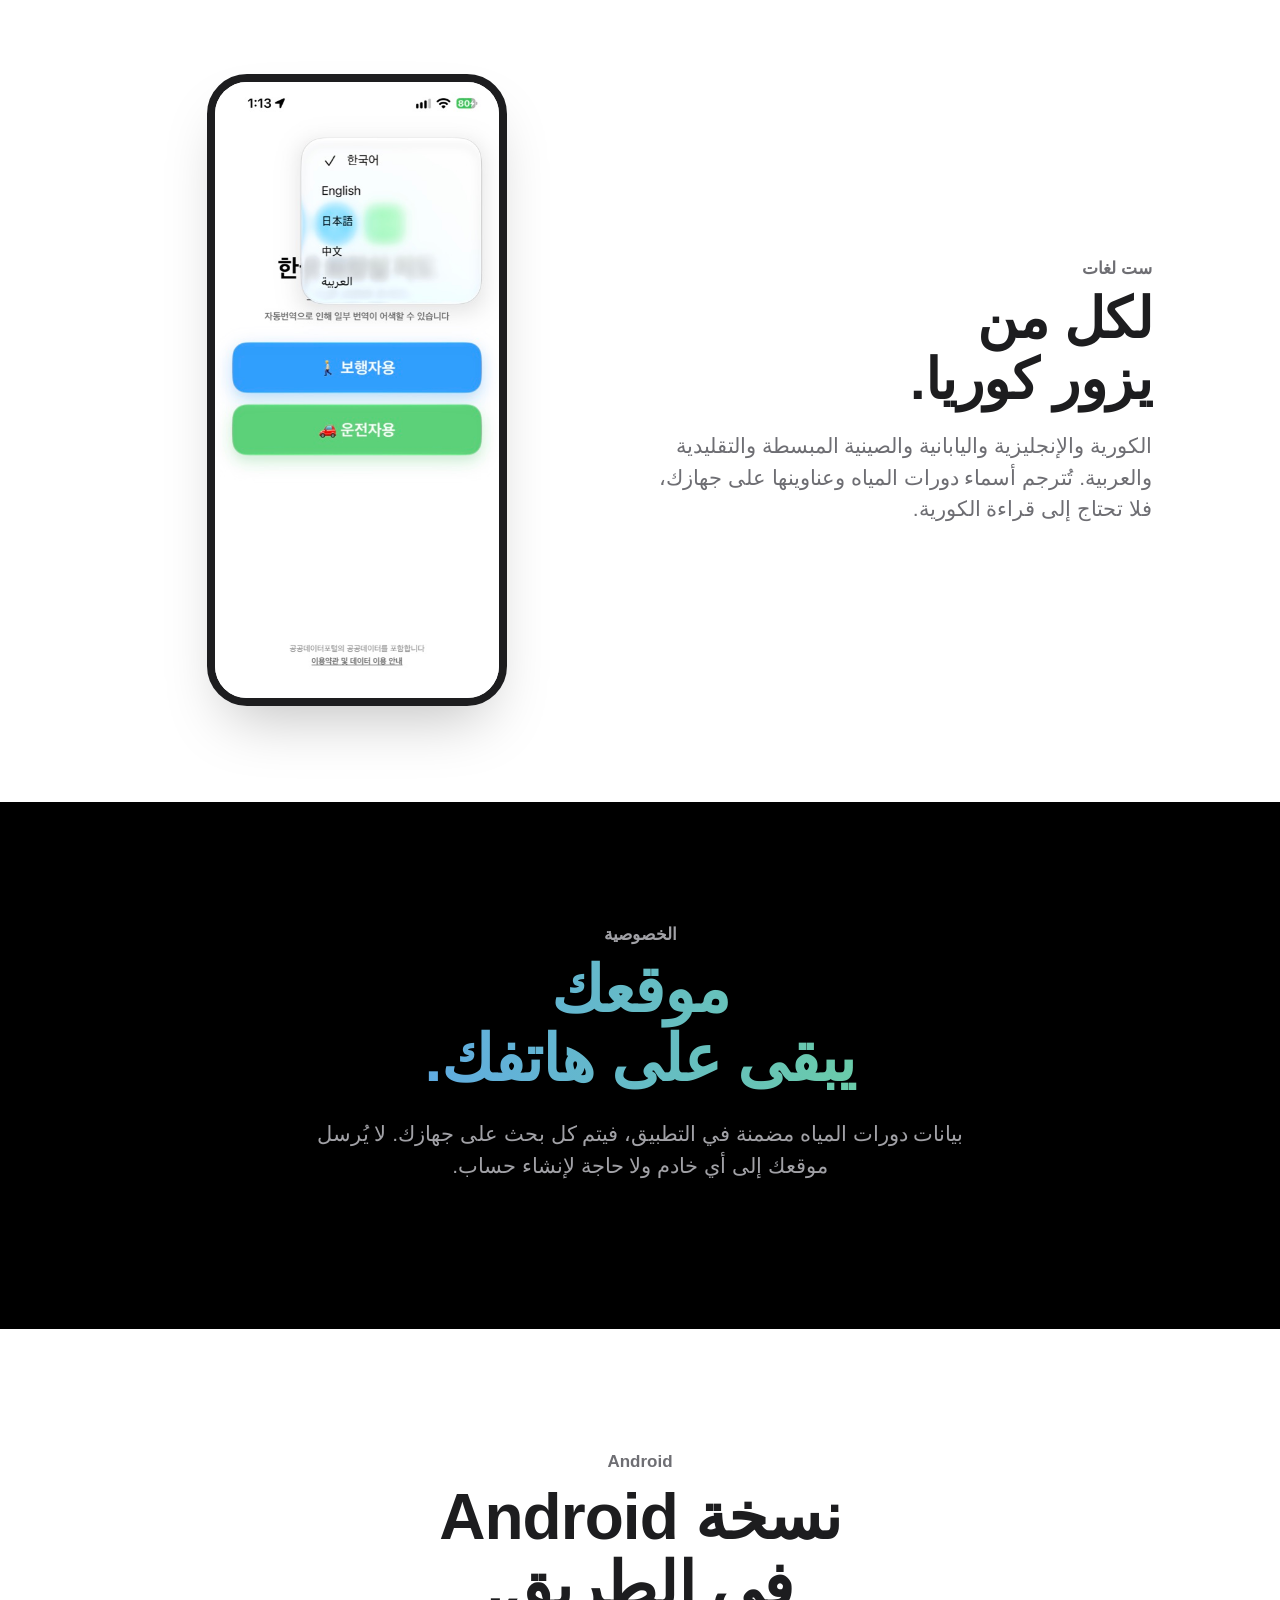
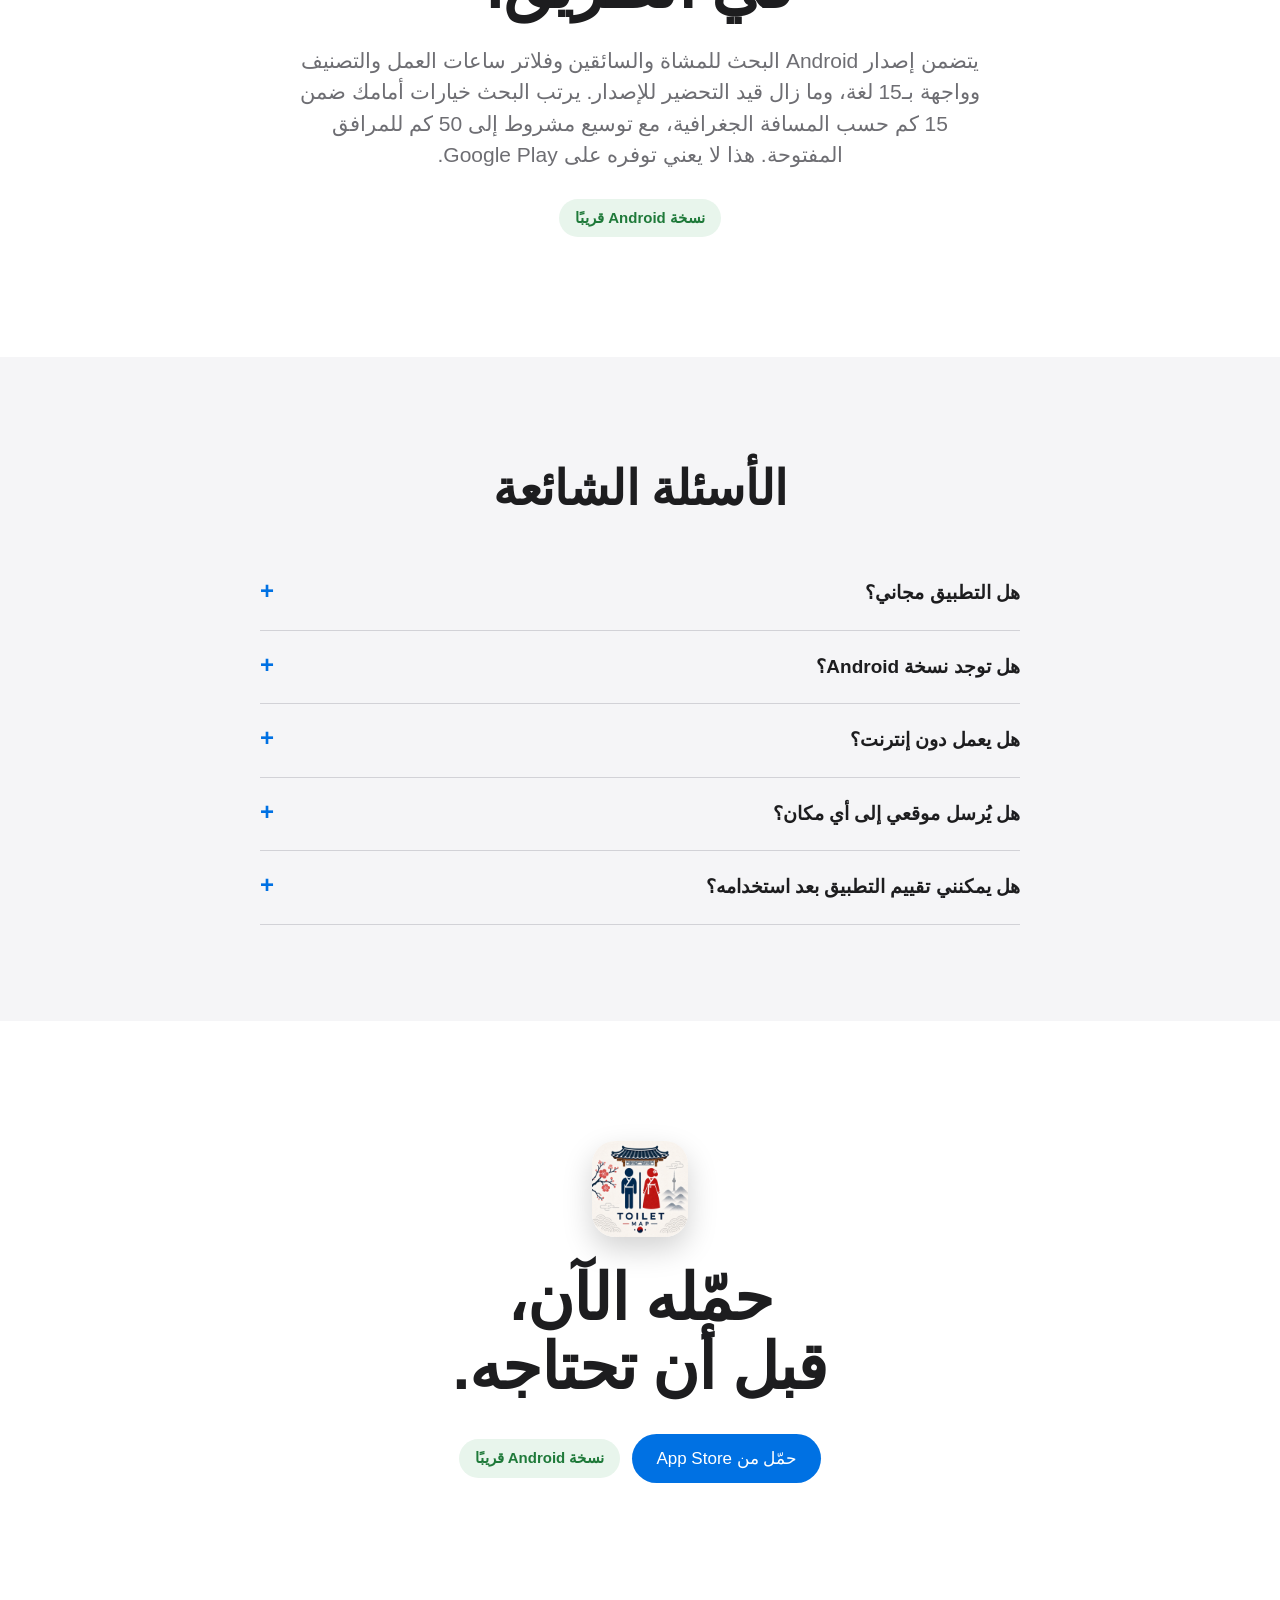
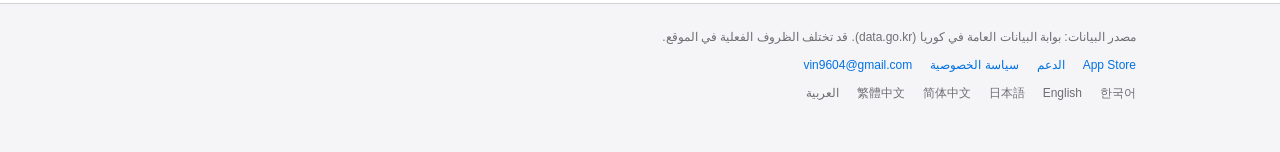
==== commit 84f5bd79: "docs(site): refresh multilingual search and Android guidance" ====
--- a/ar/index.html
+++ b/ar/index.html
@@ -5,6 +5,7 @@
   <meta name="viewport" content="width=device-width, initial-scale=1">
   <title>خريطة دورات المياه في كوريا – ابحث عن أقرب دورة مياه عامة</title>
   <meta name="description" content="تطبيق iPhone مجاني للعثور على أقرب دورة مياه عامة في كوريا الجنوبية. أكثر من 80,000 دورة مياه مع ساعات العمل وحالة الفتح الآن والاتجاهات عبر Apple Maps أو Naver Map. يدعم العربية. نسخة Android قريبًا.">
+  <meta name="google-site-verification" content="oETRYkwIcoDuoWhxBOWADZcUn26wSy2GxtWTHTejkbM">
   <meta name="apple-itunes-app" content="app-id=6810489980">
   <meta name="theme-color" content="#ffffff">
   <link rel="canonical" href="https://fortranmentis.github.io/Korea-Toilet-Map/ar/">
@@ -23,7 +24,7 @@
   <meta name="twitter:card" content="summary">
   <link rel="icon" href="../assets/favicon.png">
   <link rel="apple-touch-icon" href="../assets/apple-touch-icon.png">
-  <link rel="stylesheet" href="../landing.css">
+  <link rel="stylesheet" href="../landing.css?v=11448fb6">
   <script type="application/ld+json">{"@context": "https://schema.org", "@type": "MobileApplication", "name": "خريطة دورات المياه في كوريا", "alternateName": ["Korea Toilet Map", "helppoopy"], "description": "تطبيق iPhone مجاني للعثور على أقرب دورة مياه عامة في كوريا الجنوبية. أكثر من 80,000 دورة مياه مع ساعات العمل وحالة الفتح الآن والاتجاهات عبر Apple Maps أو Naver Map. يدعم العربية. نسخة Android قريبًا.", "operatingSystem": "iOS 26.0+", "applicationCategory": "TravelApplication", "inLanguage": ["ko", "en", "ja", "zh-Hans", "zh-Hant", "ar"], "url": "https://fortranmentis.github.io/Korea-Toilet-Map/ar/", "downloadUrl": "https://apps.apple.com/app/id6810489980", "image": "https://fortranmentis.github.io/Korea-Toilet-Map/assets/icon-256.png", "screenshot": ["https://fortranmentis.github.io/Korea-Toilet-Map/assets/screen-7577.jpg", "https://fortranmentis.github.io/Korea-Toilet-Map/assets/screen-7580.jpg", "https://fortranmentis.github.io/Korea-Toilet-Map/assets/screen-7583.jpg", "https://fortranmentis.github.io/Korea-Toilet-Map/assets/screen-7582.jpg", "https://fortranmentis.github.io/Korea-Toilet-Map/assets/screen-7581.jpg", "https://fortranmentis.github.io/Korea-Toilet-Map/assets/screen-7585.jpg", "https://fortranmentis.github.io/Korea-Toilet-Map/assets/screen-7584.jpg", "https://fortranmentis.github.io/Korea-Toilet-Map/assets/screen-7578.jpg"], "offers": {"@type": "Offer", "price": "0", "priceCurrency": "KRW"}}</script>
 </head>
 <body>
@@ -113,7 +114,7 @@
         <div class="feature-copy">
           <p class="eyebrow">وضع القيادة</p>
           <h2>أثناء القيادة،<br>فقط ما هو أمامك.</h2>
-          <p>باستخدام اتجاه GPS يتجاهل التطبيق ما خلفك ويبحث عن دورات المياه أمامك، مرتبة حسب مسافة الطريق الفعلية، حتى خمس نتائج.</p>
+          <p>ابحث أمامك ضمن 15 كم، وإذا كانت الخيارات القريبة مغلقة يتوسع البحث إلى 50 كم للعثور على مرافق مفتوحة. يستخدم iOS مسارات القيادة والوقت المتوقع من MapKit لمقارنة خمسة نتائج كحد أقصى. نطاقا 15 و50 كم مسافة جغرافية مباشرة؛ راجع تطبيق الخرائط للاتجاهات الفعلية.</p>
         </div>
         <img class="phone" src="../assets/screen-7585.jpg" alt="قائمة دورات المياه أمامك في وضع القيادة" width="461" height="1000" loading="lazy">
       </div>
@@ -148,7 +149,7 @@
     <section class="statement" id="android">
       <p class="eyebrow">Android</p>
       <h2>نسخة Android<br>في الطريق.</h2>
-      <p>نعمل على نسخة لهواتف Galaxy وغيرها من أجهزة Android، وستكون هذه الصفحة أول مكان نعلن فيه عنها.</p>
+      <p>يتضمن إصدار Android البحث للمشاة والسائقين وفلاتر ساعات العمل والتصنيف وواجهة بـ15 لغة، وما زال قيد التحضير للإصدار. يرتب البحث خيارات أمامك ضمن 15 كم حسب المسافة الجغرافية، مع توسيع مشروط إلى 50 كم للمرافق المفتوحة. هذا لا يعني توفره على Google Play.</p>
       <span class="badge">نسخة Android قريبًا</span>
     </section>
 
@@ -159,6 +160,7 @@
         <details><summary>هل توجد نسخة Android؟</summary><p>ليس بعد. التطبيق متاح الآن لـ iPhone و iPad، ونسخة Android قريبًا.</p></details>
         <details><summary>هل يعمل دون إنترنت؟</summary><p>البيانات مضمنة في التطبيق فيتم البحث على جهازك. تحتاج الخريطة والاتجاهات إلى الإنترنت.</p></details>
         <details><summary>هل يُرسل موقعي إلى أي مكان؟</summary><p>لا. يُستخدم موقعك على جهازك فقط.</p></details>
+        <details><summary>هل يمكنني تقييم التطبيق بعد استخدامه؟</summary><p>يتضمن مصدر iOS الحالي خيار التقييم في الإعدادات وطلب تقييم بعد العودة من الاتجاهات. تقرر Apple ظهور نافذة التقييم، وقد تختلف الميزة حسب الإصدار المثبت.</p></details>
       </div>
     </section>
 
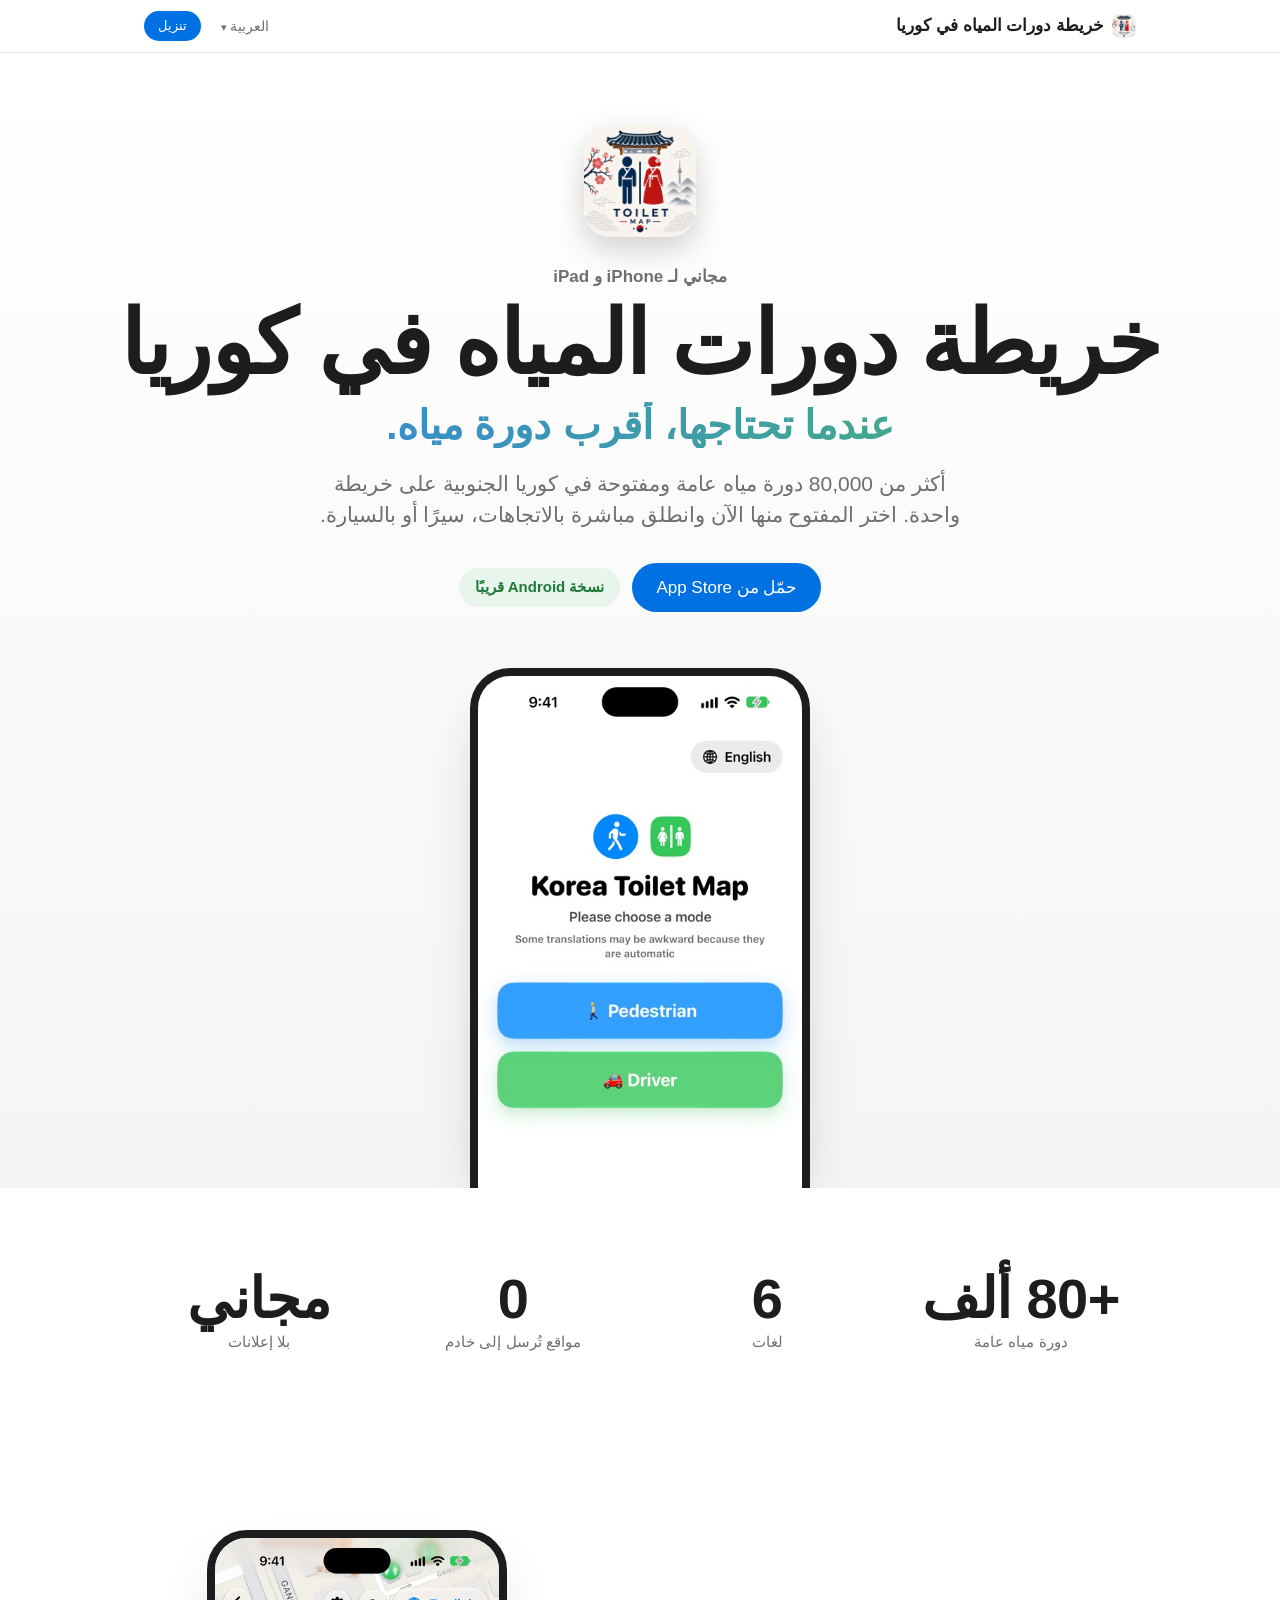
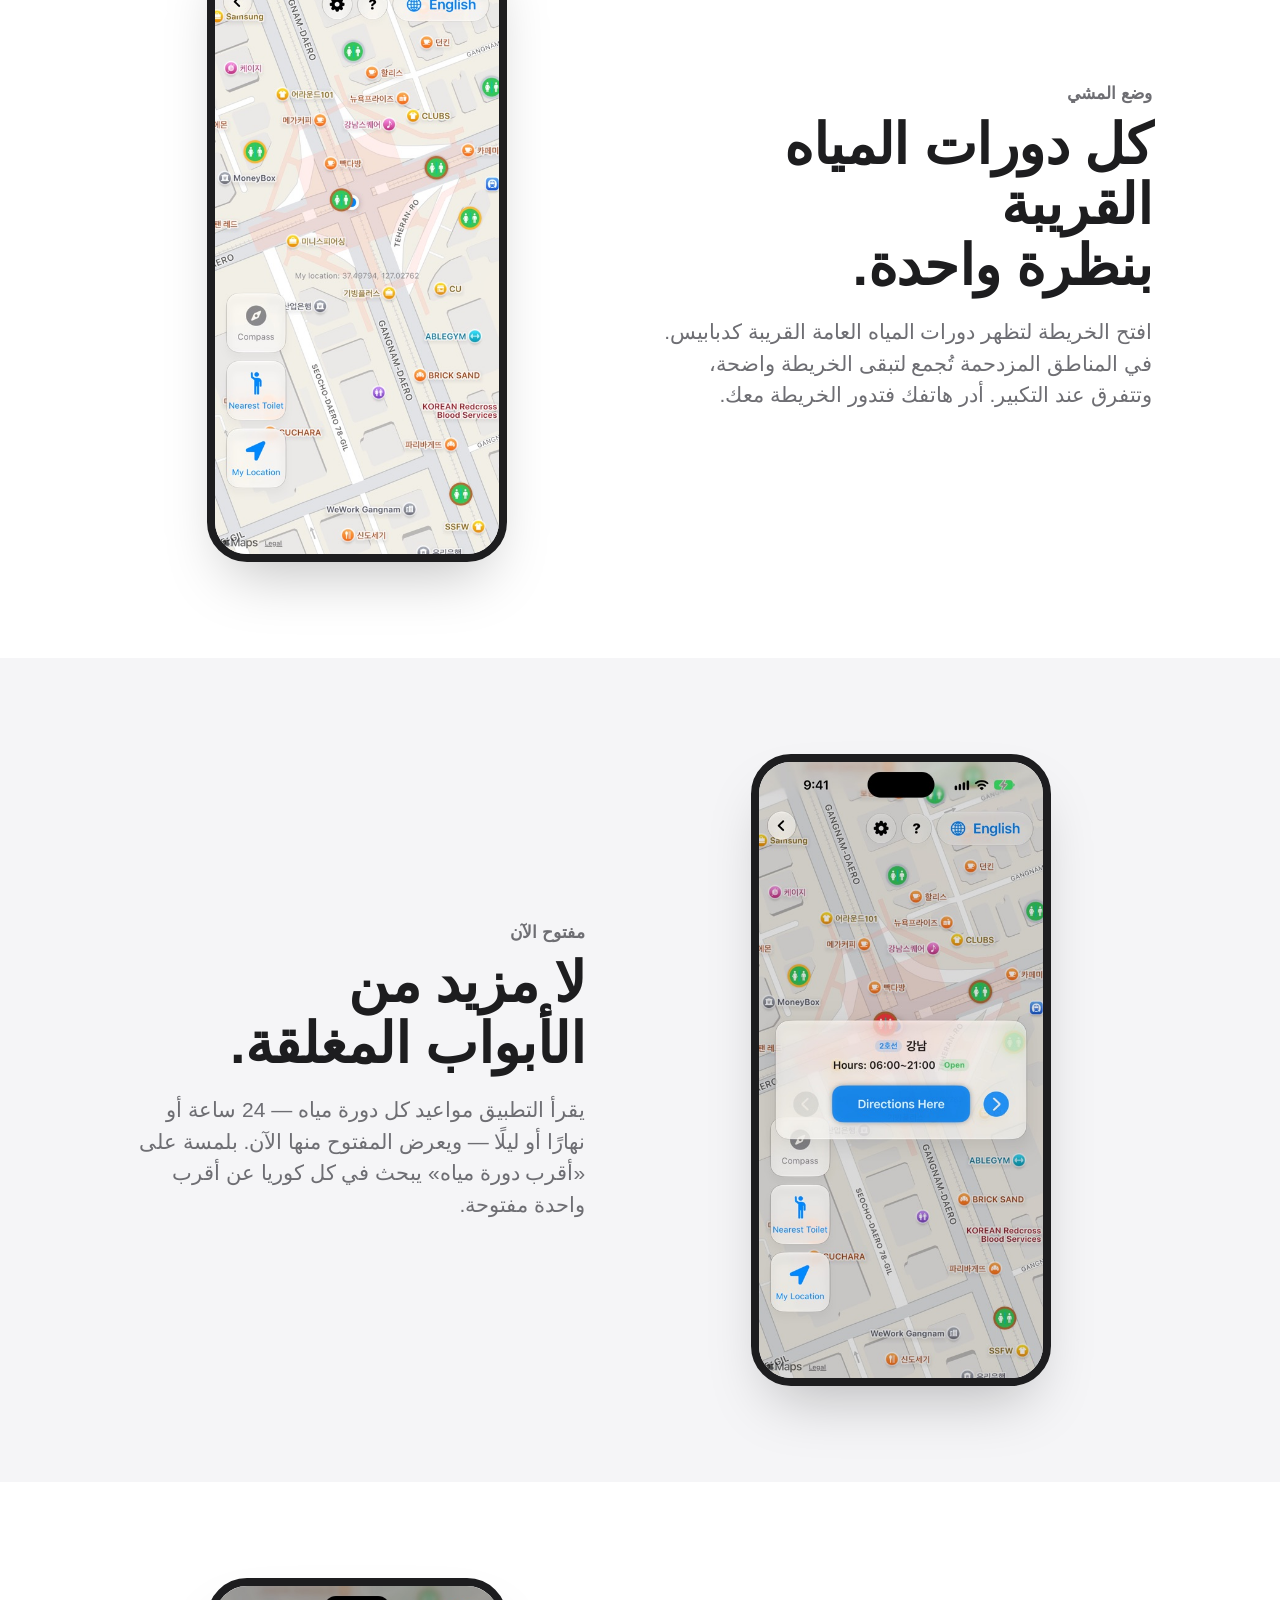
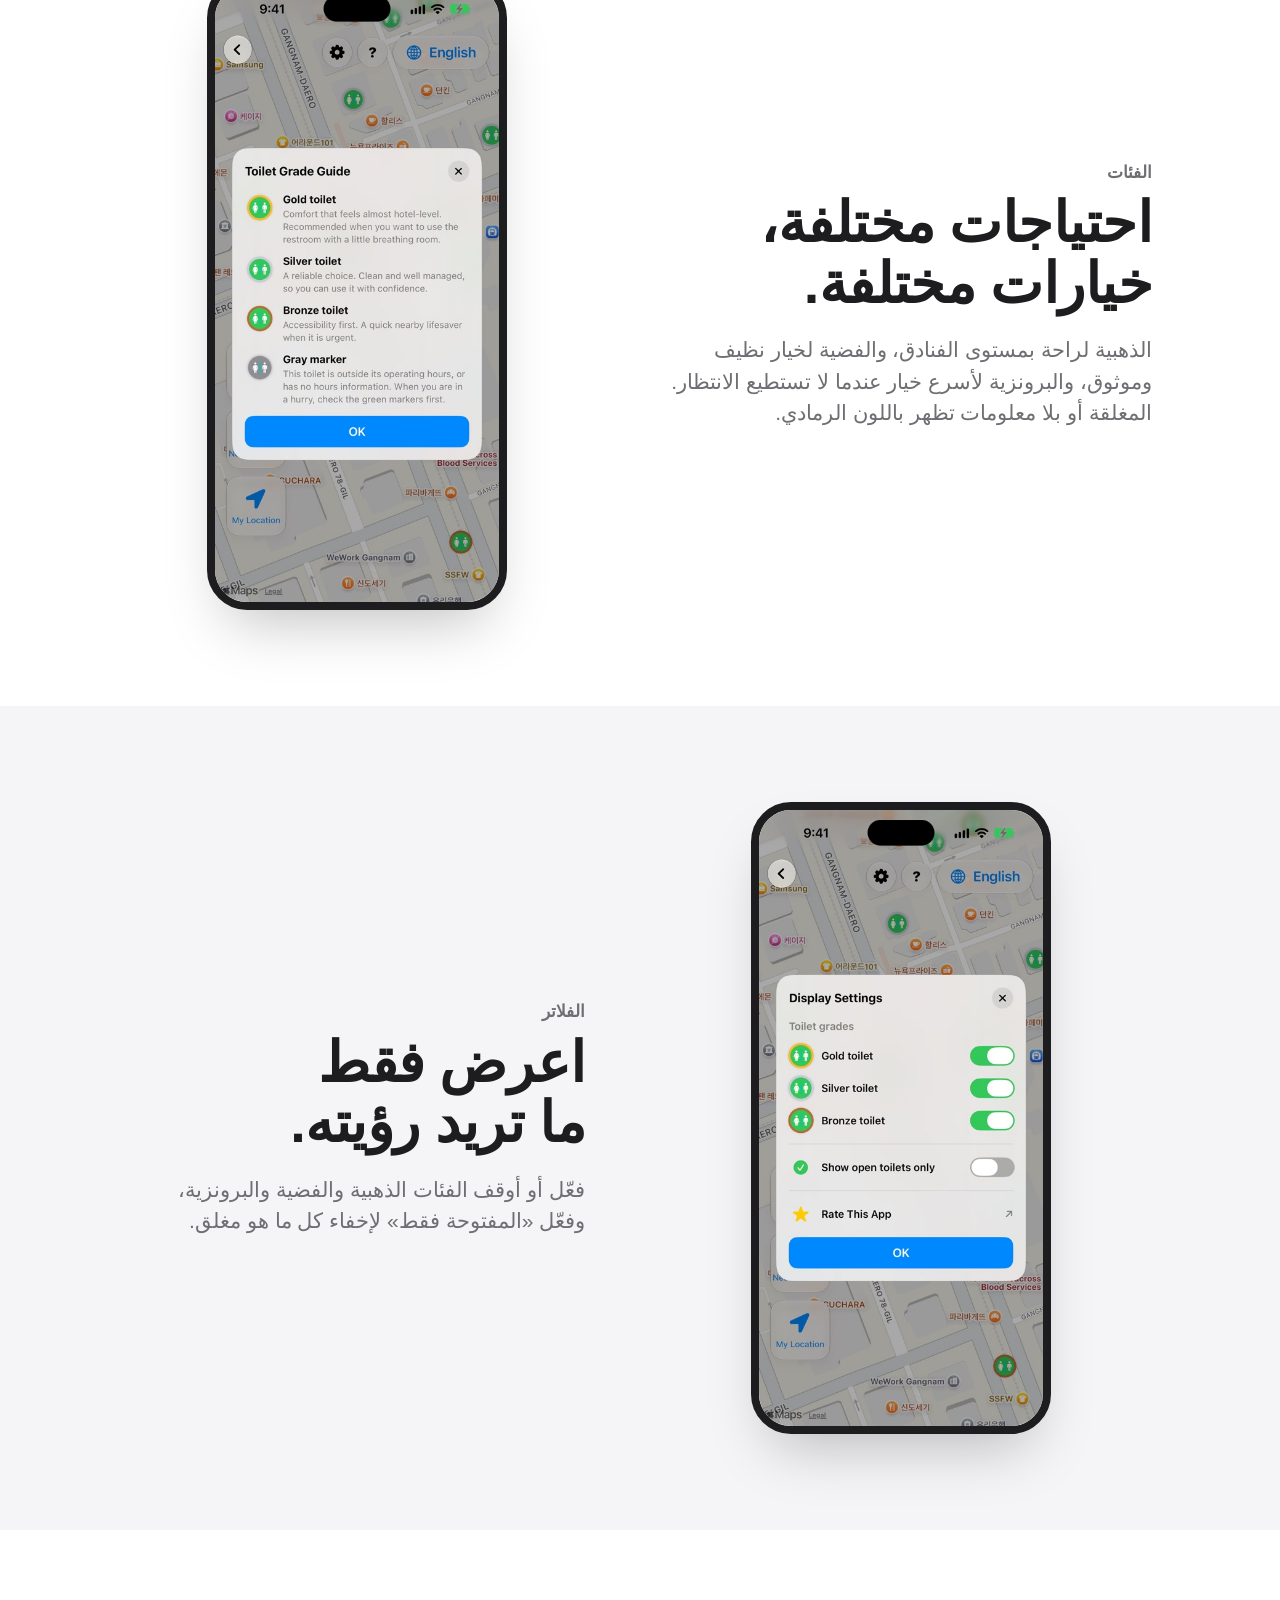
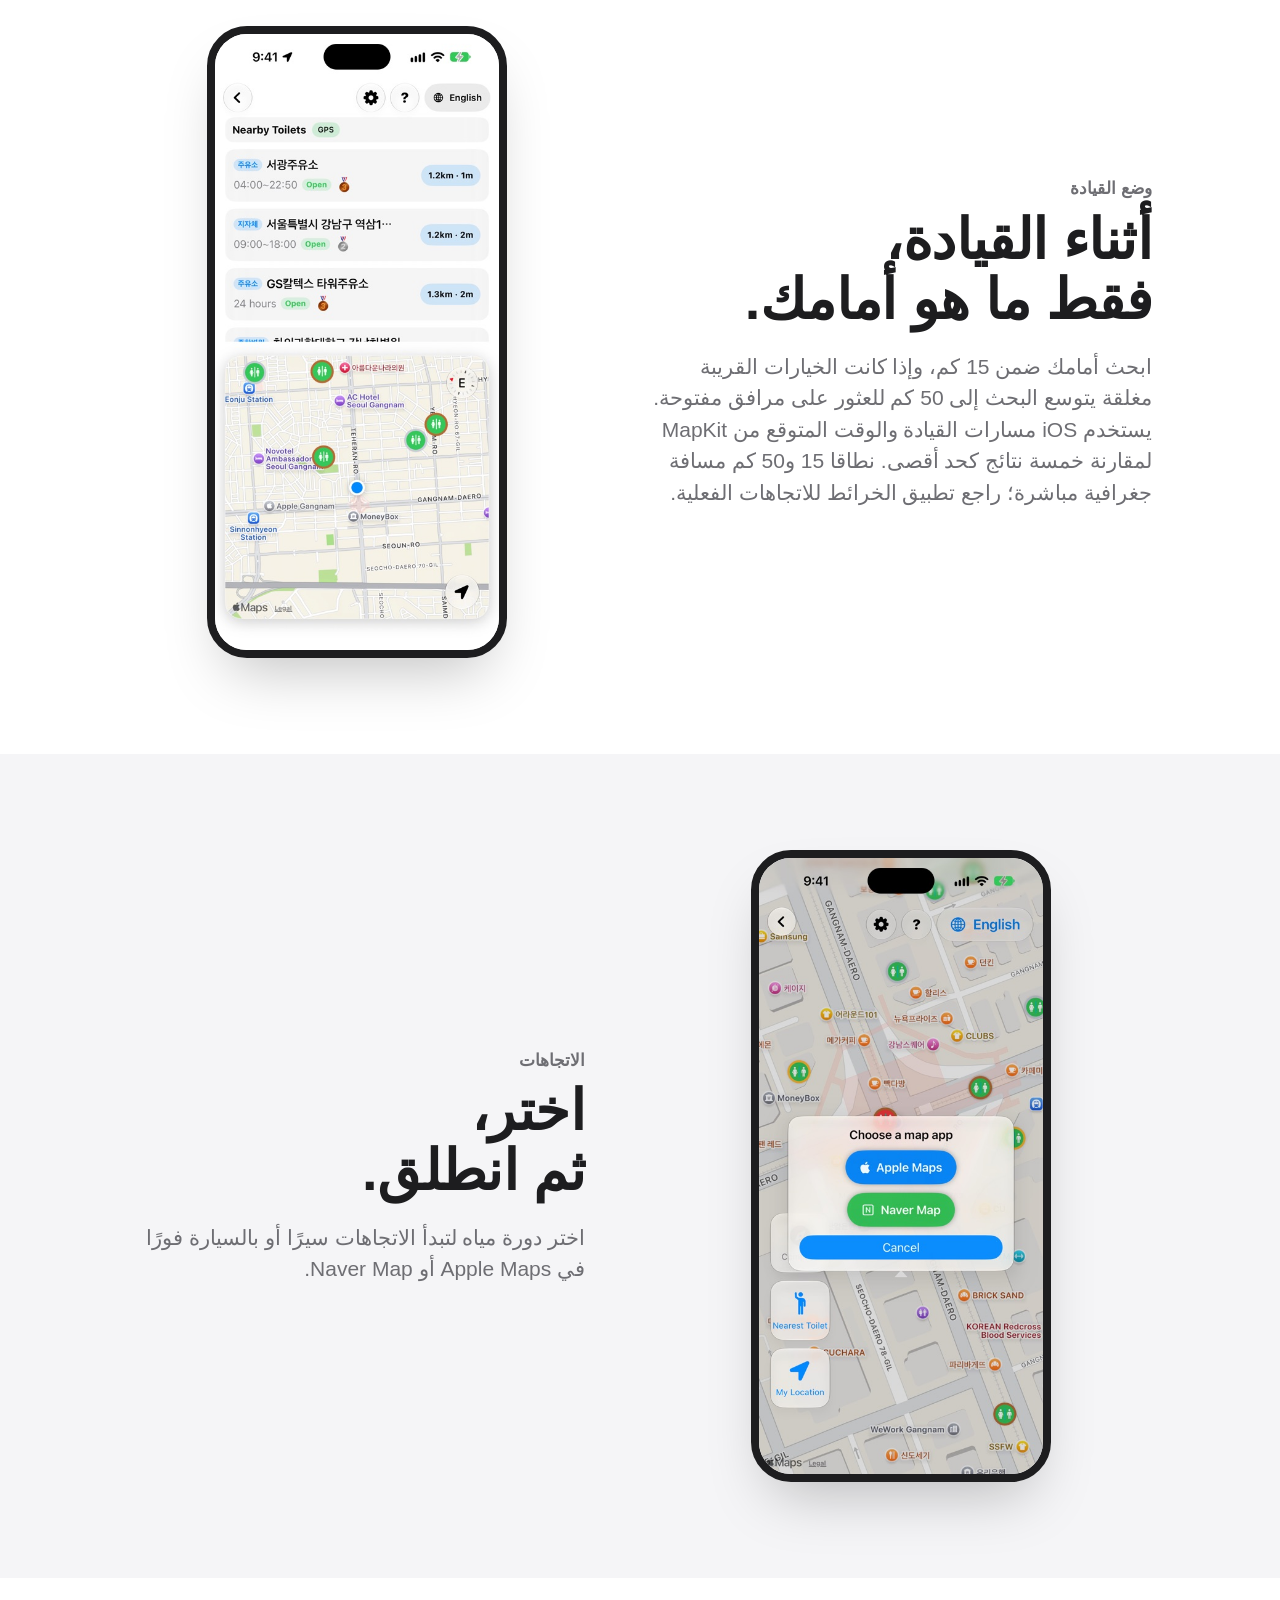
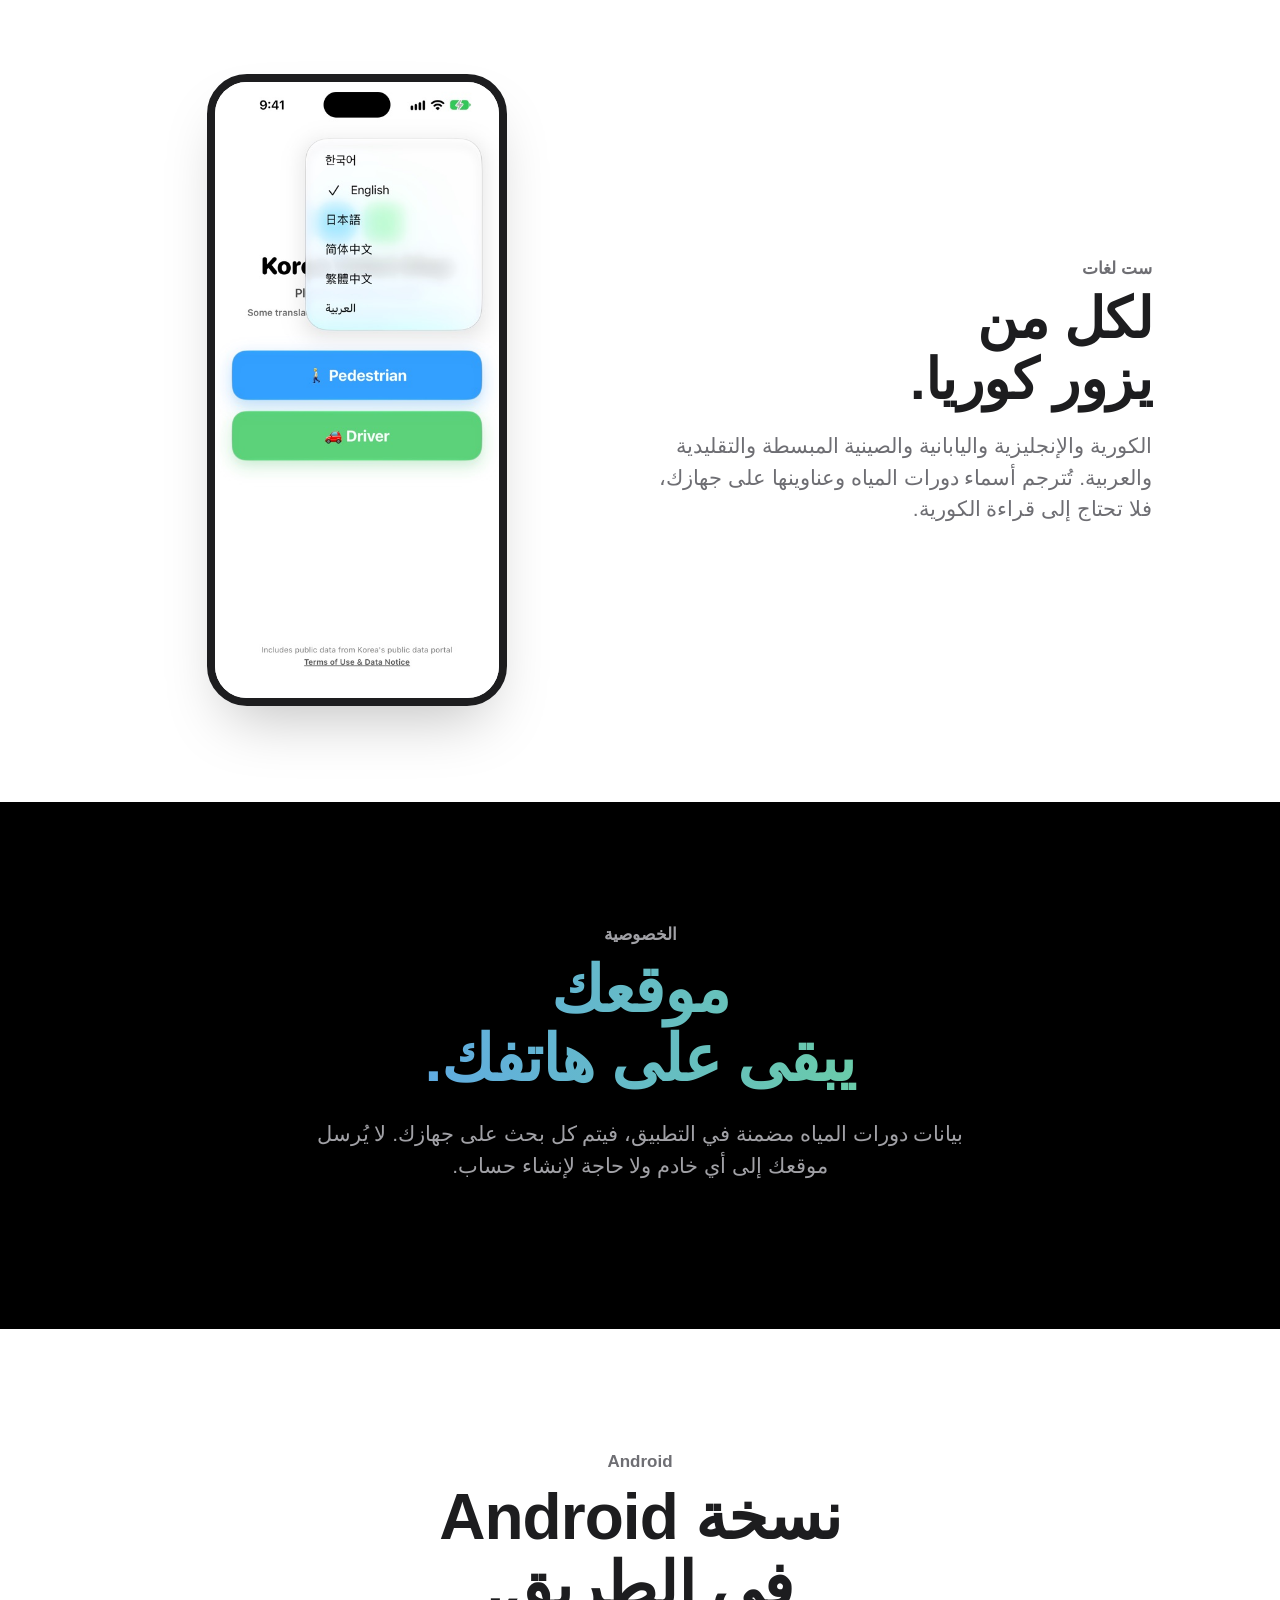
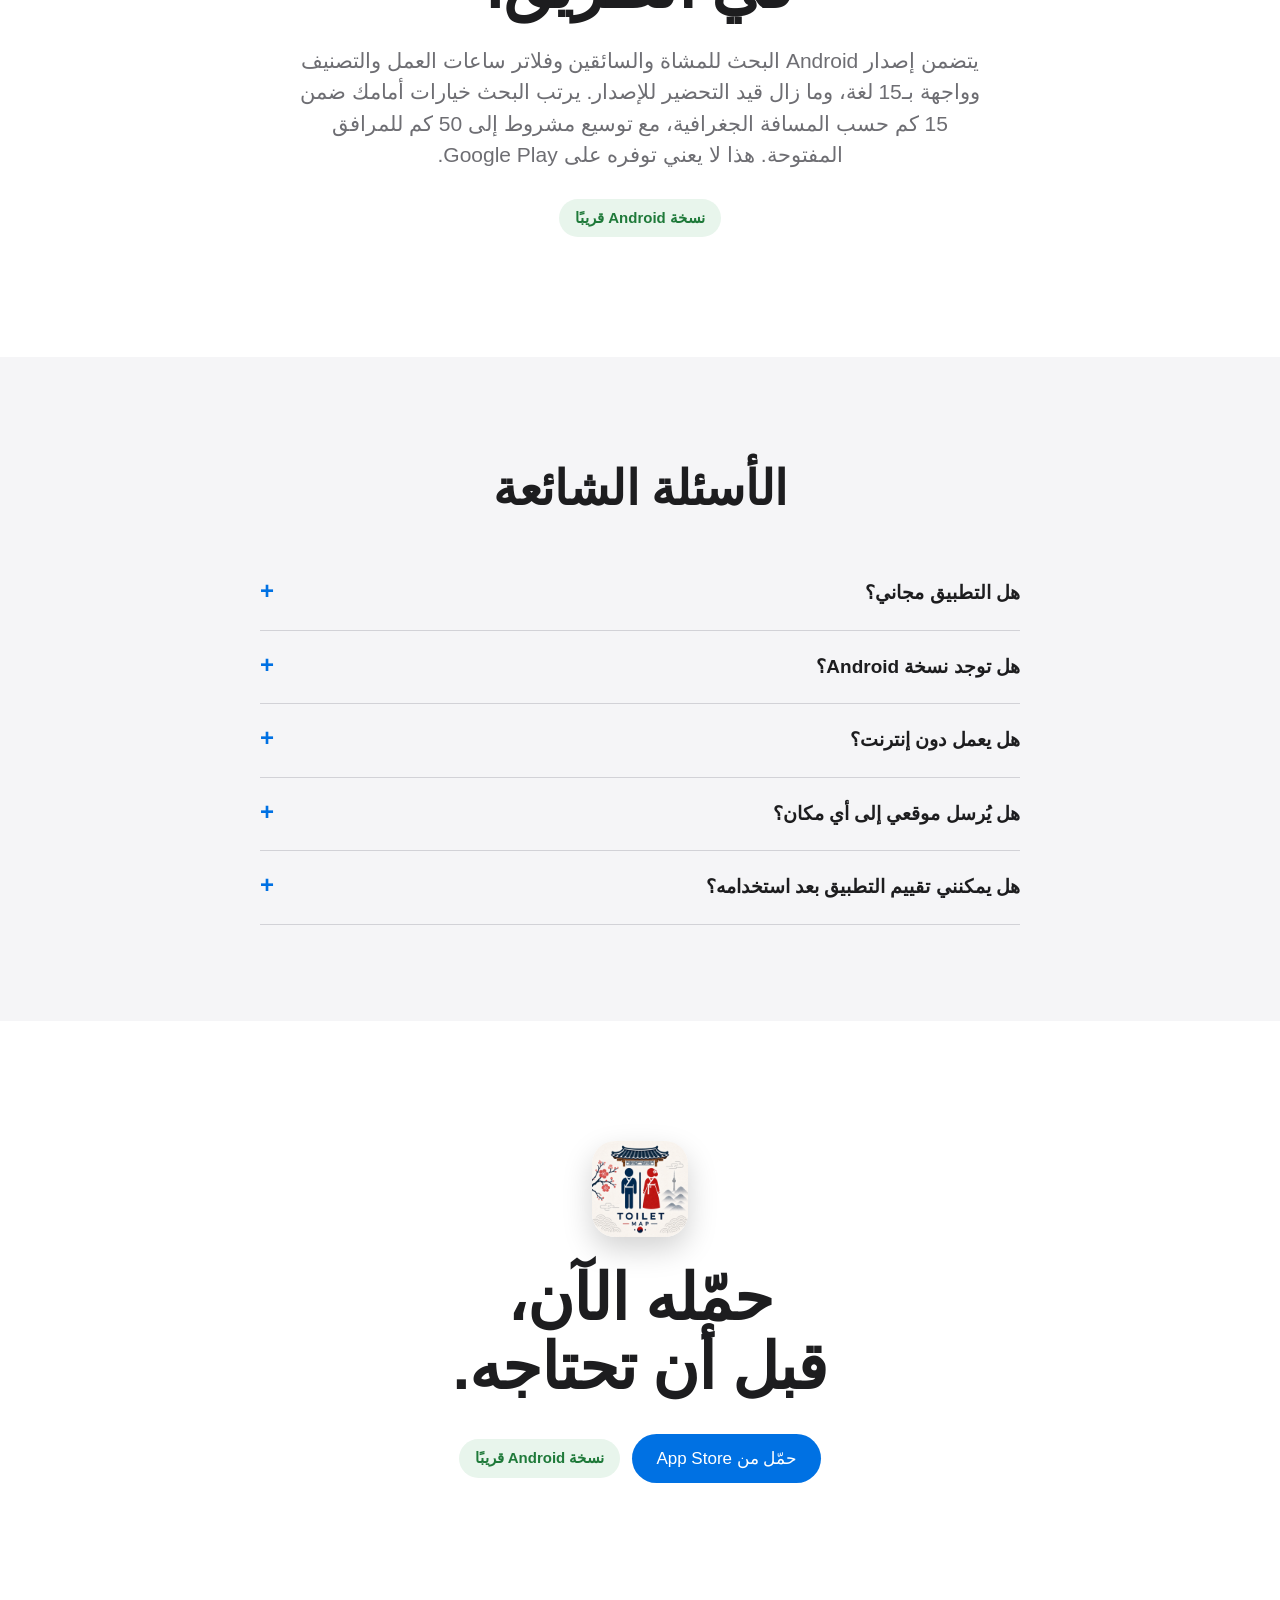
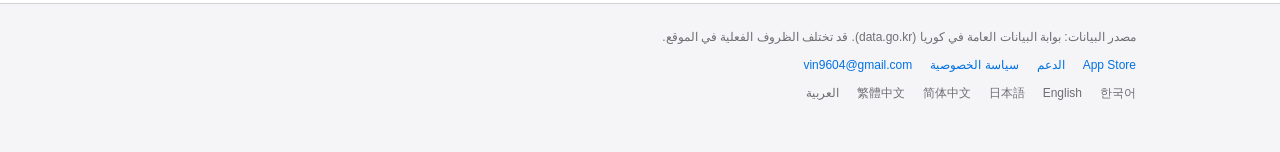
==== commit 0d6f6112: "Show localized app screenshots on each language page Capture the eight app screens in English, Japan" ====
--- a/ar/index.html
+++ b/ar/index.html
@@ -25,7 +25,7 @@
   <link rel="icon" href="../assets/favicon.png">
   <link rel="apple-touch-icon" href="../assets/apple-touch-icon.png">
   <link rel="stylesheet" href="../landing.css?v=11448fb6">
-  <script type="application/ld+json">{"@context": "https://schema.org", "@type": "MobileApplication", "name": "خريطة دورات المياه في كوريا", "alternateName": ["Korea Toilet Map", "helppoopy"], "description": "تطبيق iPhone مجاني للعثور على أقرب دورة مياه عامة في كوريا الجنوبية. أكثر من 80,000 دورة مياه مع ساعات العمل وحالة الفتح الآن والاتجاهات عبر Apple Maps أو Naver Map. يدعم العربية. نسخة Android قريبًا.", "operatingSystem": "iOS 26.0+", "applicationCategory": "TravelApplication", "inLanguage": ["ko", "en", "ja", "zh-Hans", "zh-Hant", "ar"], "url": "https://fortranmentis.github.io/Korea-Toilet-Map/ar/", "downloadUrl": "https://apps.apple.com/app/id6810489980", "image": "https://fortranmentis.github.io/Korea-Toilet-Map/assets/icon-256.png", "screenshot": ["https://fortranmentis.github.io/Korea-Toilet-Map/assets/screen-7577.jpg", "https://fortranmentis.github.io/Korea-Toilet-Map/assets/screen-7580.jpg", "https://fortranmentis.github.io/Korea-Toilet-Map/assets/screen-7583.jpg", "https://fortranmentis.github.io/Korea-Toilet-Map/assets/screen-7582.jpg", "https://fortranmentis.github.io/Korea-Toilet-Map/assets/screen-7581.jpg", "https://fortranmentis.github.io/Korea-Toilet-Map/assets/screen-7585.jpg", "https://fortranmentis.github.io/Korea-Toilet-Map/assets/screen-7584.jpg", "https://fortranmentis.github.io/Korea-Toilet-Map/assets/screen-7578.jpg"], "offers": {"@type": "Offer", "price": "0", "priceCurrency": "KRW"}}</script>
+  <script type="application/ld+json">{"@context": "https://schema.org", "@type": "MobileApplication", "name": "خريطة دورات المياه في كوريا", "alternateName": ["Korea Toilet Map", "helppoopy"], "description": "تطبيق iPhone مجاني للعثور على أقرب دورة مياه عامة في كوريا الجنوبية. أكثر من 80,000 دورة مياه مع ساعات العمل وحالة الفتح الآن والاتجاهات عبر Apple Maps أو Naver Map. يدعم العربية. نسخة Android قريبًا.", "operatingSystem": "iOS 26.0+", "applicationCategory": "TravelApplication", "inLanguage": ["ko", "en", "ja", "zh-Hans", "zh-Hant", "ar"], "url": "https://fortranmentis.github.io/Korea-Toilet-Map/ar/", "downloadUrl": "https://apps.apple.com/app/id6810489980", "image": "https://fortranmentis.github.io/Korea-Toilet-Map/assets/icon-256.png", "screenshot": ["https://fortranmentis.github.io/Korea-Toilet-Map/assets/en/screen-7577.jpg", "https://fortranmentis.github.io/Korea-Toilet-Map/assets/en/screen-7580.jpg", "https://fortranmentis.github.io/Korea-Toilet-Map/assets/en/screen-7583.jpg", "https://fortranmentis.github.io/Korea-Toilet-Map/assets/en/screen-7582.jpg", "https://fortranmentis.github.io/Korea-Toilet-Map/assets/en/screen-7581.jpg", "https://fortranmentis.github.io/Korea-Toilet-Map/assets/en/screen-7585.jpg", "https://fortranmentis.github.io/Korea-Toilet-Map/assets/en/screen-7584.jpg", "https://fortranmentis.github.io/Korea-Toilet-Map/assets/en/screen-7578.jpg"], "offers": {"@type": "Offer", "price": "0", "priceCurrency": "KRW"}}</script>
 </head>
 <body>
   <header class="globalnav">
@@ -59,7 +59,7 @@
         <a class="button" href="https://apps.apple.com/app/id6810489980">حمّل من App Store</a>
         <span class="badge">نسخة Android قريبًا</span>
       </div>
-      <img class="phone hero-phone" src="../assets/screen-7577.jpg" alt="شاشة اختيار الوضع في التطبيق" width="461" height="1000">
+      <img class="phone hero-phone" src="../assets/en/screen-7577.jpg" alt="شاشة اختيار الوضع في التطبيق" width="461" height="1000">
     </section>
 
     <section class="stats">
@@ -76,7 +76,7 @@
           <h2>كل دورات المياه القريبة<br>بنظرة واحدة.</h2>
           <p>افتح الخريطة لتظهر دورات المياه العامة القريبة كدبابيس. في المناطق المزدحمة تُجمع لتبقى الخريطة واضحة، وتتفرق عند التكبير. أدر هاتفك فتدور الخريطة معك.</p>
         </div>
-        <img class="phone" src="../assets/screen-7580.jpg" alt="خريطة دورات المياه العامة حول محطة غانغنام في سيول" width="461" height="1000" loading="lazy">
+        <img class="phone" src="../assets/en/screen-7580.jpg" alt="خريطة دورات المياه العامة حول محطة غانغنام في سيول" width="461" height="1000" loading="lazy">
       </div>
     </section>
     <section class="feature alt">
@@ -86,7 +86,7 @@
           <h2>لا مزيد من<br>الأبواب المغلقة.</h2>
           <p>يقرأ التطبيق مواعيد كل دورة مياه — 24 ساعة أو نهارًا أو ليلًا — ويعرض المفتوح منها الآن. بلمسة على «أقرب دورة مياه» يبحث في كل كوريا عن أقرب واحدة مفتوحة.</p>
         </div>
-        <img class="phone" src="../assets/screen-7583.jpg" alt="ساعات العمل وزر الاتجاهات في محطة غانغنام" width="461" height="1000" loading="lazy">
+        <img class="phone" src="../assets/en/screen-7583.jpg" alt="ساعات العمل وزر الاتجاهات في محطة غانغنام" width="461" height="1000" loading="lazy">
       </div>
     </section>
     <section class="feature">
@@ -96,7 +96,7 @@
           <h2>احتياجات مختلفة،<br>خيارات مختلفة.</h2>
           <p>الذهبية لراحة بمستوى الفنادق، والفضية لخيار نظيف وموثوق، والبرونزية لأسرع خيار عندما لا تستطيع الانتظار. المغلقة أو بلا معلومات تظهر باللون الرمادي.</p>
         </div>
-        <img class="phone" src="../assets/screen-7582.jpg" alt="شرح الفئات الذهبية والفضية والبرونزية" width="461" height="1000" loading="lazy">
+        <img class="phone" src="../assets/en/screen-7582.jpg" alt="شرح الفئات الذهبية والفضية والبرونزية" width="461" height="1000" loading="lazy">
       </div>
     </section>
     <section class="feature alt">
@@ -106,7 +106,7 @@
           <h2>اعرض فقط<br>ما تريد رؤيته.</h2>
           <p>فعّل أو أوقف الفئات الذهبية والفضية والبرونزية، وفعّل «المفتوحة فقط» لإخفاء كل ما هو مغلق.</p>
         </div>
-        <img class="phone" src="../assets/screen-7581.jpg" alt="إعدادات الفئات والمفتوح الآن" width="461" height="1000" loading="lazy">
+        <img class="phone" src="../assets/en/screen-7581.jpg" alt="إعدادات الفئات والمفتوح الآن" width="461" height="1000" loading="lazy">
       </div>
     </section>
     <section class="feature">
@@ -116,7 +116,7 @@
           <h2>أثناء القيادة،<br>فقط ما هو أمامك.</h2>
           <p>ابحث أمامك ضمن 15 كم، وإذا كانت الخيارات القريبة مغلقة يتوسع البحث إلى 50 كم للعثور على مرافق مفتوحة. يستخدم iOS مسارات القيادة والوقت المتوقع من MapKit لمقارنة خمسة نتائج كحد أقصى. نطاقا 15 و50 كم مسافة جغرافية مباشرة؛ راجع تطبيق الخرائط للاتجاهات الفعلية.</p>
         </div>
-        <img class="phone" src="../assets/screen-7585.jpg" alt="قائمة دورات المياه أمامك في وضع القيادة" width="461" height="1000" loading="lazy">
+        <img class="phone" src="../assets/en/screen-7585.jpg" alt="قائمة دورات المياه أمامك في وضع القيادة" width="461" height="1000" loading="lazy">
       </div>
     </section>
     <section class="feature alt">
@@ -126,7 +126,7 @@
           <h2>اختر،<br>ثم انطلق.</h2>
           <p>اختر دورة مياه لتبدأ الاتجاهات سيرًا أو بالسيارة فورًا في Apple Maps أو Naver Map.</p>
         </div>
-        <img class="phone" src="../assets/screen-7584.jpg" alt="اختيار Apple Maps أو Naver Map" width="461" height="1000" loading="lazy">
+        <img class="phone" src="../assets/en/screen-7584.jpg" alt="اختيار Apple Maps أو Naver Map" width="461" height="1000" loading="lazy">
       </div>
     </section>
     <section class="feature">
@@ -136,7 +136,7 @@
           <h2>لكل من<br>يزور كوريا.</h2>
           <p>الكورية والإنجليزية واليابانية والصينية المبسطة والتقليدية والعربية. تُترجم أسماء دورات المياه وعناوينها على جهازك، فلا تحتاج إلى قراءة الكورية.</p>
         </div>
-        <img class="phone" src="../assets/screen-7578.jpg" alt="قائمة اللغات" width="461" height="1000" loading="lazy">
+        <img class="phone" src="../assets/en/screen-7578.jpg" alt="قائمة اللغات" width="461" height="1000" loading="lazy">
       </div>
     </section>
 
